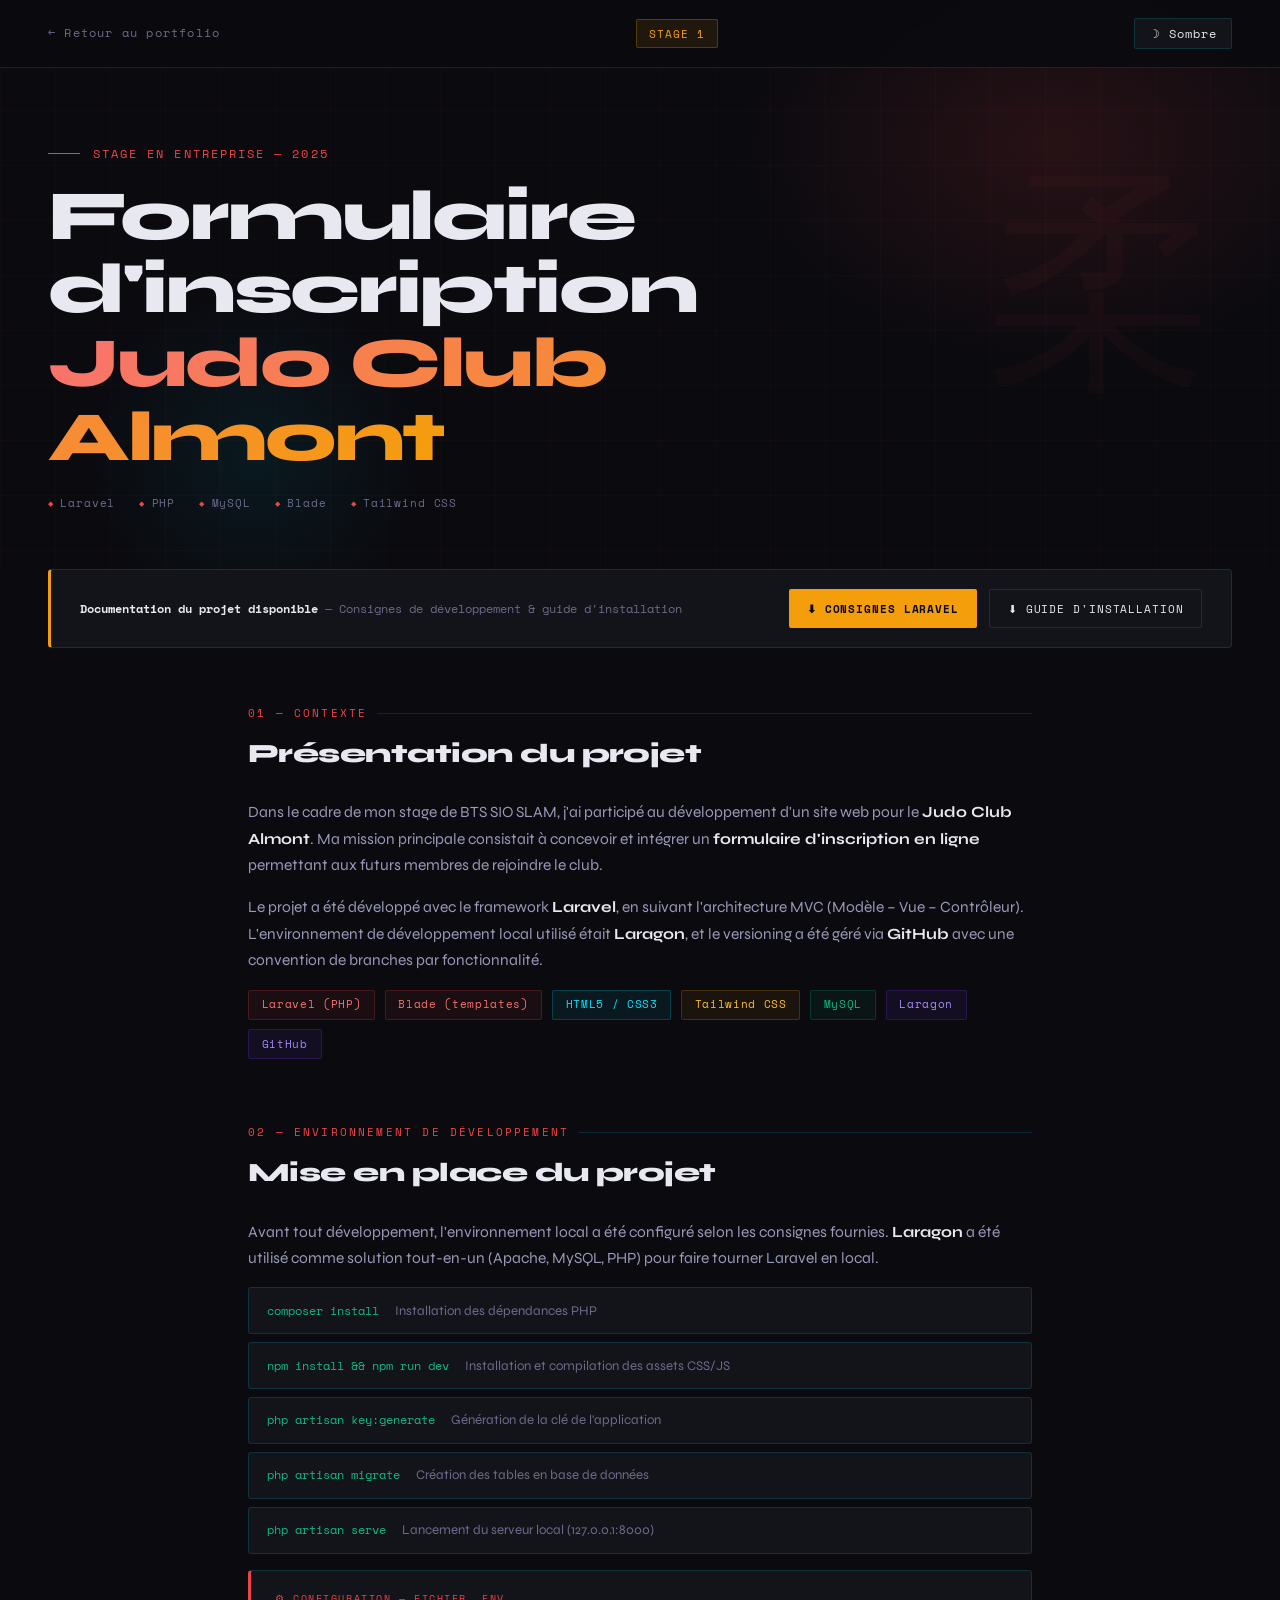
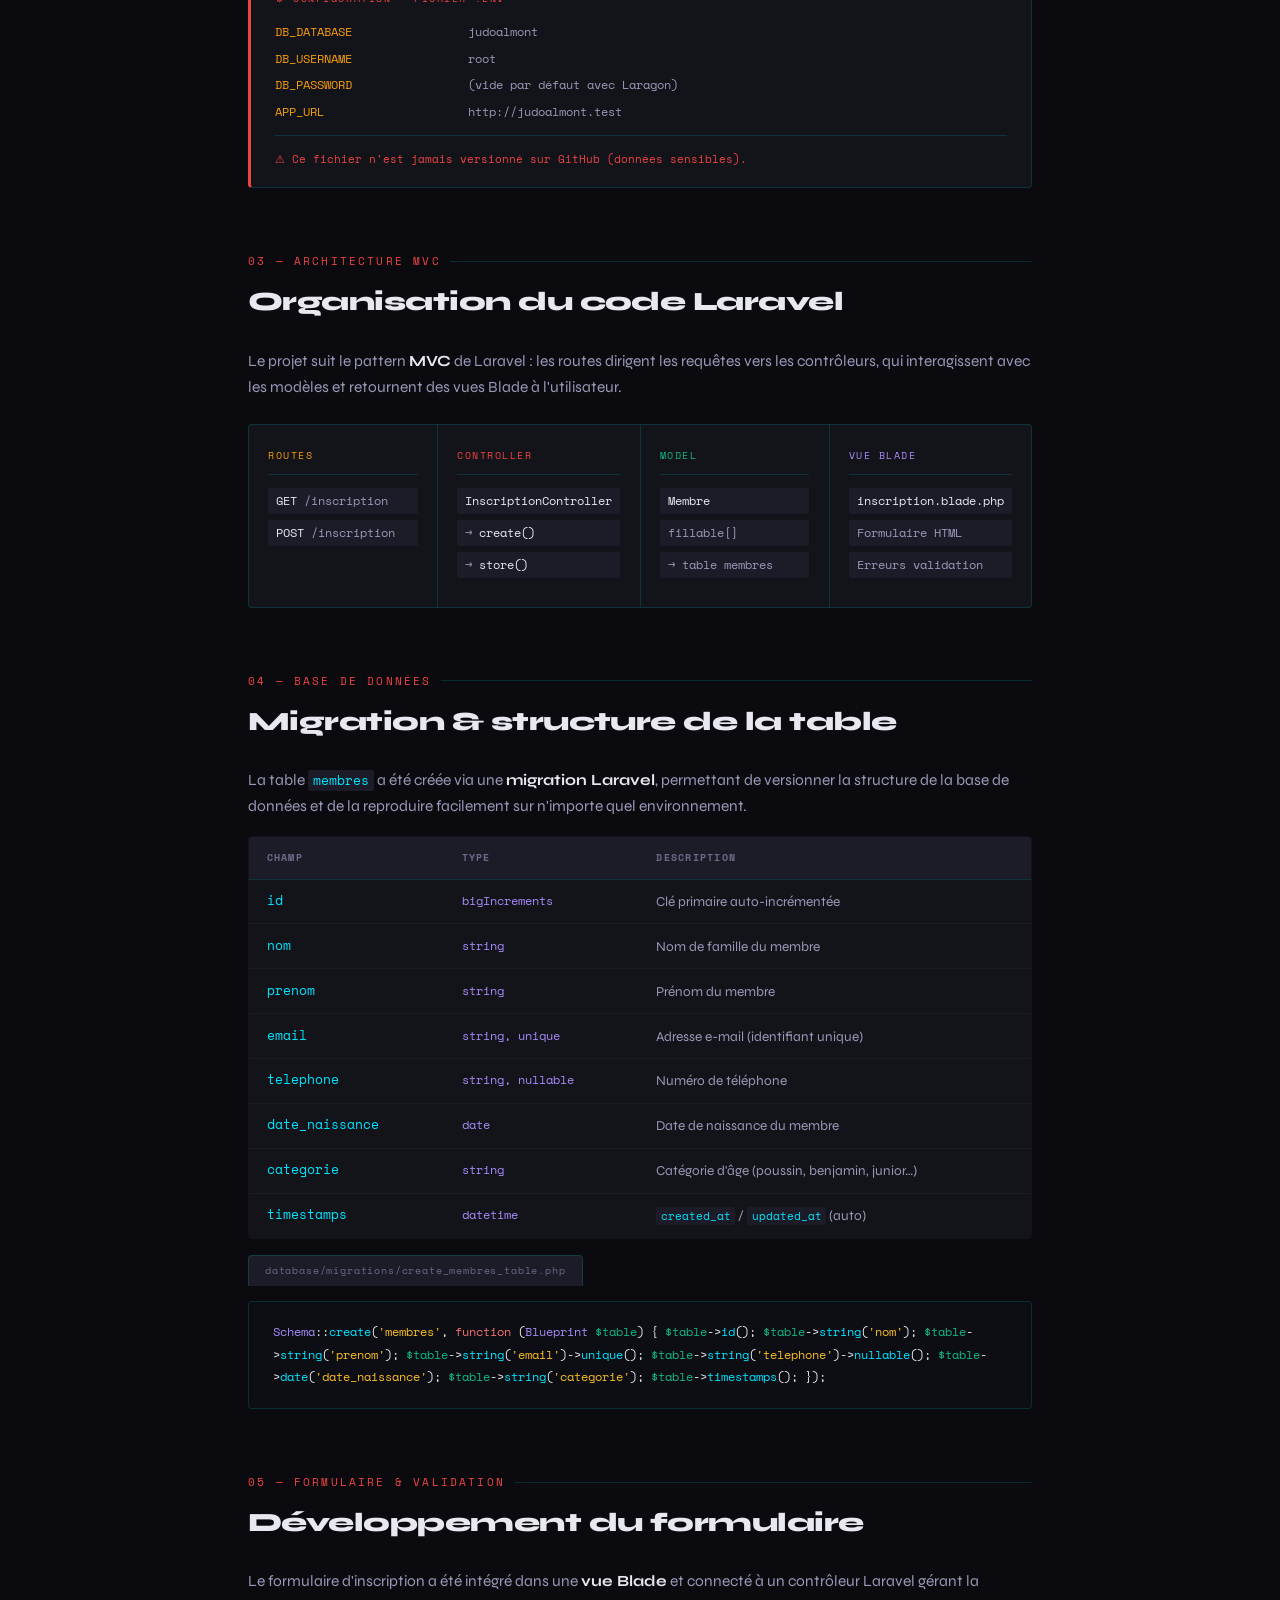
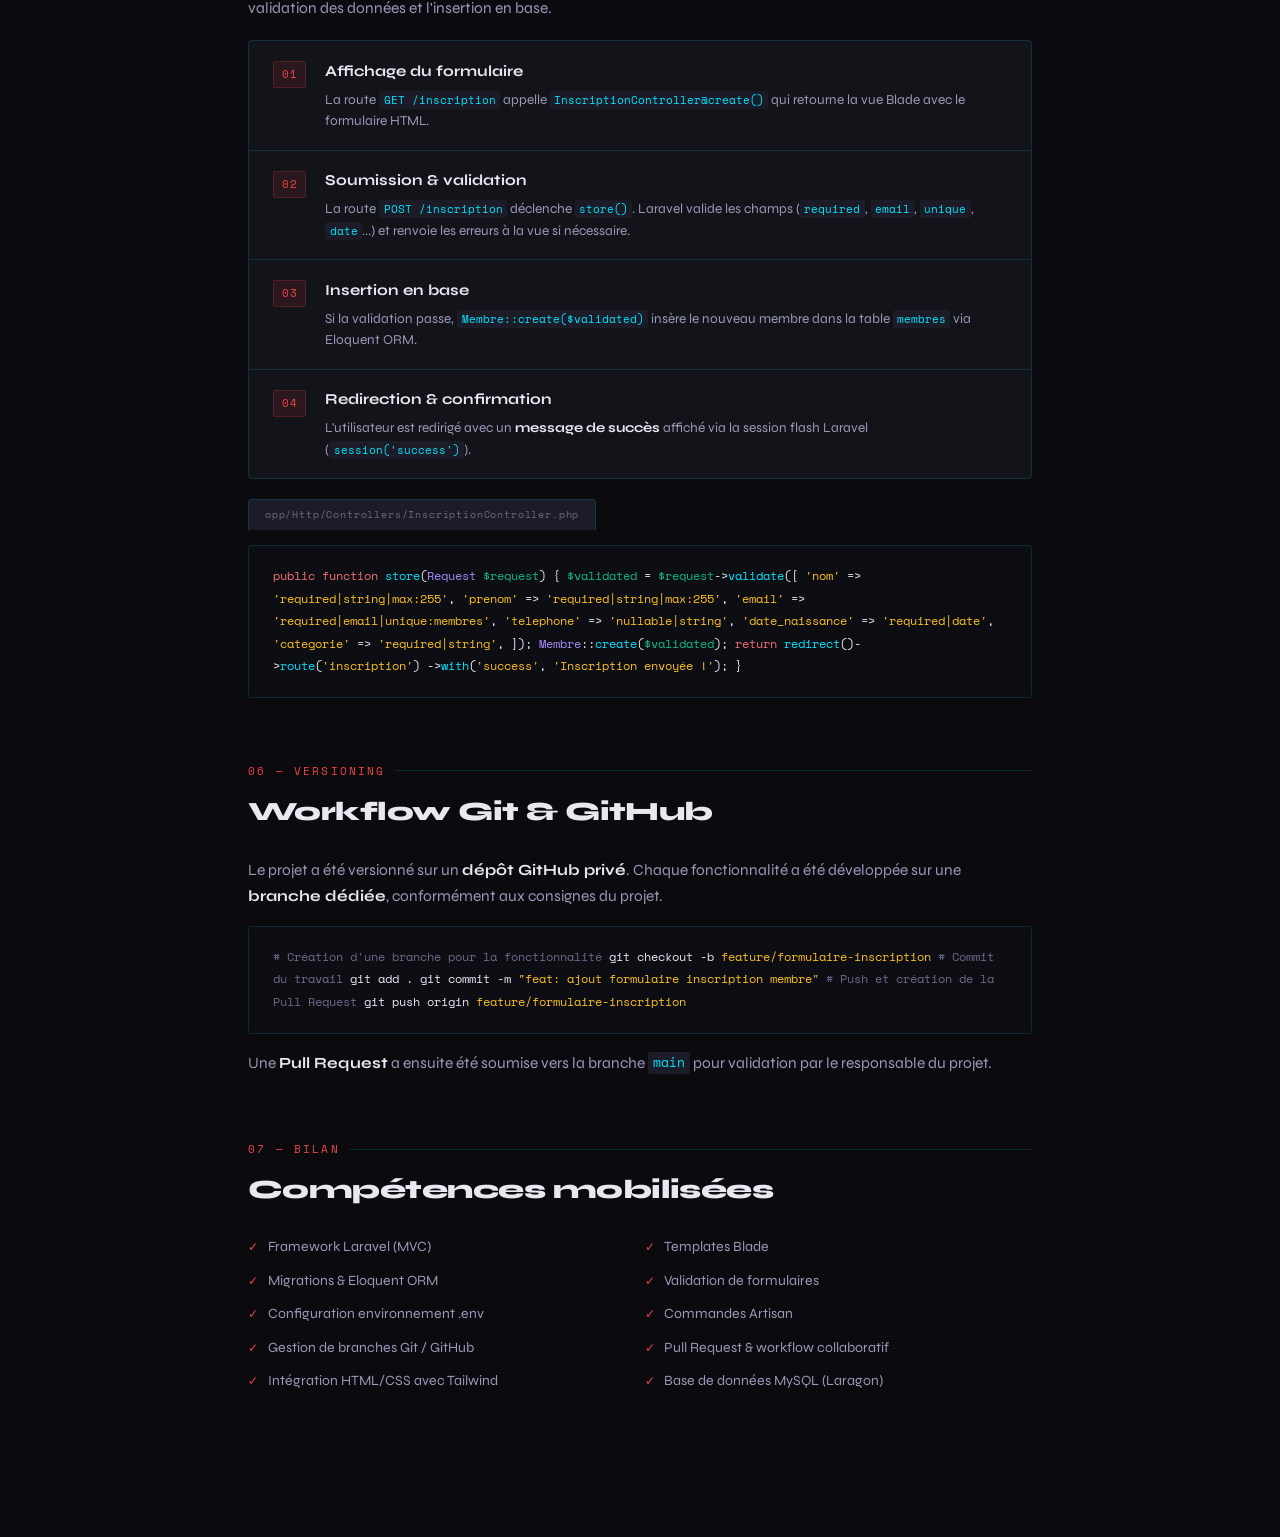
==== stage1-judo-almont.html @ b90bce37 "first commit" ====
<!DOCTYPE html>
<html lang="fr">
<head>
  <meta charset="UTF-8"/>
  <meta name="viewport" content="width=device-width, initial-scale=1.0"/>
  <title>Stage 1 – Formulaire d'inscription Judo Club Almont</title>
  <link href="https://fonts.googleapis.com/css2?family=Space+Mono:wght@400;700&family=Syne:wght@400;600;800&display=swap" rel="stylesheet"/>
  <link rel="stylesheet" href="style-stage1.css"/>
  <!-- Favicon dynamique selon theme -->
  <link id="favicon" rel="icon" type="image/svg+xml" href="favicon-dark.svg"/>
</head>
<body>

<nav>
  <a href="index.html" class="nav-back">← Retour au portfolio</a>
  <span class="nav-tag">STAGE 1</span>
  <button id="theme-toggle" aria-label="Changer de thème">
    <span class="icon-dark">&#9789; Sombre</span>
    <span class="icon-light">&#9728; Clair</span>
  </button>
</nav>

<!-- HERO -->
<div class="hero">
  <div class="hero-glow"></div>
  <div class="hero-glow2"></div>
  <div class="hero-kanji">柔</div>
  <div class="hero-content">
    <div class="hero-eyebrow">Stage en entreprise — 2025</div>
    <h1>Formulaire d'inscription<br/><span>Judo Club Almont</span></h1>
    <div class="hero-meta">
      <span class="meta-pill">Laravel</span>
      <span class="meta-pill">PHP</span>
      <span class="meta-pill">MySQL</span>
      <span class="meta-pill">Blade</span>
      <span class="meta-pill">Tailwind CSS</span>
    </div>
  </div>
</div>

<!-- DOWNLOAD BANNER -->
<div class="download-banner">
  <div class="download-banner-text">
    <strong>Documentation du projet disponible</strong> — Consignes de développement & guide d'installation
  </div>
  <div class="download-links">
    <a href="ProjetJudoClubAlmont.pdf" download class="dl-btn dl-btn-primary">⬇ Consignes Laravel</a>
    <a href="TutoJudoAlmont.txt" download class="dl-btn dl-btn-outline">⬇ Guide d'installation</a>
  </div>
</div>

<div class="content">

  <!-- CONTEXTE -->
  <div class="section fade-in">
    <div class="section-label">01 — Contexte</div>
    <h2>Présentation du projet</h2>
    <p>
      Dans le cadre de mon stage de BTS SIO SLAM, j'ai participé au développement
      d'un site web pour le <strong>Judo Club Almont</strong>. Ma mission principale
      consistait à concevoir et intégrer un <strong>formulaire d'inscription en ligne</strong>
      permettant aux futurs membres de rejoindre le club.
    </p>
    <p>
      Le projet a été développé avec le framework <strong>Laravel</strong>, en suivant
      l'architecture MVC (Modèle – Vue – Contrôleur). L'environnement de développement
      local utilisé était <strong>Laragon</strong>, et le versioning a été géré via
      <strong>GitHub</strong> avec une convention de branches par fonctionnalité.
    </p>
    <div class="tech-grid">
      <span class="tech-tag red">Laravel (PHP)</span>
      <span class="tech-tag red">Blade (templates)</span>
      <span class="tech-tag cyan">HTML5 / CSS3</span>
      <span class="tech-tag amber">Tailwind CSS</span>
      <span class="tech-tag green">MySQL</span>
      <span class="tech-tag purple">Laragon</span>
      <span class="tech-tag purple">GitHub</span>
    </div>
  </div>

  <!-- ENVIRONNEMENT -->
  <div class="section fade-in">
    <div class="section-label">02 — Environnement de développement</div>
    <h2>Mise en place du projet</h2>
    <p>
      Avant tout développement, l'environnement local a été configuré selon les
      consignes fournies. <strong>Laragon</strong> a été utilisé comme solution
      tout-en-un (Apache, MySQL, PHP) pour faire tourner Laravel en local.
    </p>

    <div class="cmd-list">
      <div class="cmd-row">
        <span class="cmd-code">composer install</span>
        <span class="cmd-desc">Installation des dépendances PHP</span>
      </div>
      <div class="cmd-row">
        <span class="cmd-code">npm install && npm run dev</span>
        <span class="cmd-desc">Installation et compilation des assets CSS/JS</span>
      </div>
      <div class="cmd-row">
        <span class="cmd-code">php artisan key:generate</span>
        <span class="cmd-desc">Génération de la clé de l'application</span>
      </div>
      <div class="cmd-row">
        <span class="cmd-code">php artisan migrate</span>
        <span class="cmd-desc">Création des tables en base de données</span>
      </div>
      <div class="cmd-row">
        <span class="cmd-code">php artisan serve</span>
        <span class="cmd-desc">Lancement du serveur local (127.0.0.1:8000)</span>
      </div>
    </div>

    <div class="env-box">
      <div class="env-label">⚙ Configuration — fichier .env</div>
      <div class="env-row">
        <span class="env-key">DB_DATABASE</span>
        <span class="env-val">judoalmont</span>
      </div>
      <div class="env-row">
        <span class="env-key">DB_USERNAME</span>
        <span class="env-val">root</span>
      </div>
      <div class="env-row">
        <span class="env-key">DB_PASSWORD</span>
        <span class="env-val">(vide par défaut avec Laragon)</span>
      </div>
      <div class="env-row">
        <span class="env-key">APP_URL</span>
        <span class="env-val">http://judoalmont.test</span>
      </div>
      <div class="env-warn">⚠ Ce fichier n'est jamais versionné sur GitHub (données sensibles).</div>
    </div>
  </div>

  <!-- ARCHITECTURE MVC -->
  <div class="section fade-in">
    <div class="section-label">03 — Architecture MVC</div>
    <h2>Organisation du code Laravel</h2>
    <p>
      Le projet suit le pattern <strong>MVC</strong> de Laravel : les routes dirigent
      les requêtes vers les contrôleurs, qui interagissent avec les modèles
      et retournent des vues Blade à l'utilisateur.
    </p>

    <div class="mvc-diagram">
      <div class="mvc-col">
        <div class="mvc-col-label route">Routes</div>
        <div class="mvc-item"><span>GET</span> /inscription</div>
        <div class="mvc-item"><span>POST</span> /inscription</div>
      </div>
      <div class="mvc-col">
        <div class="mvc-col-label ctrl">Controller</div>
        <div class="mvc-item"><span>InscriptionController</span></div>
        <div class="mvc-item">→ <span>create()</span></div>
        <div class="mvc-item">→ <span>store()</span></div>
      </div>
      <div class="mvc-col">
        <div class="mvc-col-label model">Model</div>
        <div class="mvc-item"><span>Membre</span></div>
        <div class="mvc-item">fillable[]</div>
        <div class="mvc-item">→ table membres</div>
      </div>
      <div class="mvc-col">
        <div class="mvc-col-label view">Vue Blade</div>
        <div class="mvc-item"><span>inscription.blade.php</span></div>
        <div class="mvc-item">Formulaire HTML</div>
        <div class="mvc-item">Erreurs validation</div>
      </div>
    </div>
  </div>

  <!-- BASE DE DONNÉES -->
  <div class="section fade-in">
    <div class="section-label">04 — Base de données</div>
    <h2>Migration & structure de la table</h2>
    <p>
      La table <code>membres</code> a été créée via une <strong>migration Laravel</strong>,
      permettant de versionner la structure de la base de données et de la
      reproduire facilement sur n'importe quel environnement.
    </p>

    <table class="migration-table">
      <thead>
        <tr>
          <th>Champ</th>
          <th>Type</th>
          <th>Description</th>
        </tr>
      </thead>
      <tbody>
        <tr>
          <td>id</td>
          <td>bigIncrements</td>
          <td>Clé primaire auto-incrémentée</td>
        </tr>
        <tr>
          <td>nom</td>
          <td>string</td>
          <td>Nom de famille du membre</td>
        </tr>
        <tr>
          <td>prenom</td>
          <td>string</td>
          <td>Prénom du membre</td>
        </tr>
        <tr>
          <td>email</td>
          <td>string, unique</td>
          <td>Adresse e-mail (identifiant unique)</td>
        </tr>
        <tr>
          <td>telephone</td>
          <td>string, nullable</td>
          <td>Numéro de téléphone</td>
        </tr>
        <tr>
          <td>date_naissance</td>
          <td>date</td>
          <td>Date de naissance du membre</td>
        </tr>
        <tr>
          <td>categorie</td>
          <td>string</td>
          <td>Catégorie d'âge (poussin, benjamin, junior…)</td>
        </tr>
        <tr>
          <td>timestamps</td>
          <td>datetime</td>
          <td><code>created_at</code> / <code>updated_at</code> (auto)</td>
        </tr>
      </tbody>
    </table>

    <div class="code-filename">database/migrations/create_membres_table.php</div>
    <div class="code-block"><span class="cls">Schema</span>::<span class="fn">create</span>(<span class="str">'membres'</span>, <span class="kw">function</span> (<span class="cls">Blueprint</span> <span class="var">$table</span>) {
    <span class="var">$table</span>-><span class="fn">id</span>();
    <span class="var">$table</span>-><span class="fn">string</span>(<span class="str">'nom'</span>);
    <span class="var">$table</span>-><span class="fn">string</span>(<span class="str">'prenom'</span>);
    <span class="var">$table</span>-><span class="fn">string</span>(<span class="str">'email'</span>)-><span class="fn">unique</span>();
    <span class="var">$table</span>-><span class="fn">string</span>(<span class="str">'telephone'</span>)-><span class="fn">nullable</span>();
    <span class="var">$table</span>-><span class="fn">date</span>(<span class="str">'date_naissance'</span>);
    <span class="var">$table</span>-><span class="fn">string</span>(<span class="str">'categorie'</span>);
    <span class="var">$table</span>-><span class="fn">timestamps</span>();
});</div>
  </div>

  <!-- FORMULAIRE -->
  <div class="section fade-in">
    <div class="section-label">05 — Formulaire & validation</div>
    <h2>Développement du formulaire</h2>

    <p>
      Le formulaire d'inscription a été intégré dans une <strong>vue Blade</strong>
      et connecté à un contrôleur Laravel gérant la validation des données
      et l'insertion en base.
    </p>

    <div class="flow">
      <div class="flow-step">
        <div class="flow-num">01</div>
        <div class="flow-content">
          <div class="flow-title">Affichage du formulaire</div>
          <div class="flow-desc">La route <code>GET /inscription</code> appelle <code>InscriptionController@create()</code> qui retourne la vue Blade avec le formulaire HTML.</div>
        </div>
      </div>
      <div class="flow-step">
        <div class="flow-num">02</div>
        <div class="flow-content">
          <div class="flow-title">Soumission & validation</div>
          <div class="flow-desc">La route <code>POST /inscription</code> déclenche <code>store()</code>. Laravel valide les champs (<code>required</code>, <code>email</code>, <code>unique</code>, <code>date</code>...) et renvoie les erreurs à la vue si nécessaire.</div>
        </div>
      </div>
      <div class="flow-step">
        <div class="flow-num">03</div>
        <div class="flow-content">
          <div class="flow-title">Insertion en base</div>
          <div class="flow-desc">Si la validation passe, <code>Membre::create($validated)</code> insère le nouveau membre dans la table <code>membres</code> via Eloquent ORM.</div>
        </div>
      </div>
      <div class="flow-step">
        <div class="flow-num">04</div>
        <div class="flow-content">
          <div class="flow-title">Redirection & confirmation</div>
          <div class="flow-desc">L'utilisateur est redirigé avec un <strong>message de succès</strong> affiché via la session flash Laravel (<code>session('success')</code>).</div>
        </div>
      </div>
    </div>

    <div class="code-filename">app/Http/Controllers/InscriptionController.php</div>
    <div class="code-block"><span class="kw">public function</span> <span class="fn">store</span>(<span class="cls">Request</span> <span class="var">$request</span>)
{
    <span class="var">$validated</span> = <span class="var">$request</span>-><span class="fn">validate</span>([
        <span class="str">'nom'</span>           => <span class="str">'required|string|max:255'</span>,
        <span class="str">'prenom'</span>        => <span class="str">'required|string|max:255'</span>,
        <span class="str">'email'</span>         => <span class="str">'required|email|unique:membres'</span>,
        <span class="str">'telephone'</span>     => <span class="str">'nullable|string'</span>,
        <span class="str">'date_naissance'</span> => <span class="str">'required|date'</span>,
        <span class="str">'categorie'</span>     => <span class="str">'required|string'</span>,
    ]);

    <span class="cls">Membre</span>::<span class="fn">create</span>(<span class="var">$validated</span>);

    <span class="kw">return</span> <span class="fn">redirect</span>()-><span class="fn">route</span>(<span class="str">'inscription'</span>)
        -><span class="fn">with</span>(<span class="str">'success'</span>, <span class="str">'Inscription envoyée !'</span>);
}</div>
  </div>

  <!-- VERSIONING -->
  <div class="section fade-in">
    <div class="section-label">06 — Versioning</div>
    <h2>Workflow Git & GitHub</h2>
    <p>
      Le projet a été versionné sur un <strong>dépôt GitHub privé</strong>.
      Chaque fonctionnalité a été développée sur une <strong>branche dédiée</strong>,
      conformément aux consignes du projet.
    </p>
    <div class="code-block"><span class="cm"># Création d'une branche pour la fonctionnalité</span>
git checkout -b <span class="str">feature/formulaire-inscription</span>

<span class="cm"># Commit du travail</span>
git add .
git commit -m <span class="str">"feat: ajout formulaire inscription membre"</span>

<span class="cm"># Push et création de la Pull Request</span>
git push origin <span class="str">feature/formulaire-inscription</span></div>
    <p>Une <strong>Pull Request</strong> a ensuite été soumise vers la branche <code>main</code> pour validation par le responsable du projet.</p>
  </div>

  <!-- BILAN -->
  <div class="section fade-in">
    <div class="section-label">07 — Bilan</div>
    <h2>Compétences mobilisées</h2>
    <div class="skills-list">
      <div class="skill-item-row">Framework Laravel (MVC)</div>
      <div class="skill-item-row">Templates Blade</div>
      <div class="skill-item-row">Migrations & Eloquent ORM</div>
      <div class="skill-item-row">Validation de formulaires</div>
      <div class="skill-item-row">Configuration environnement .env</div>
      <div class="skill-item-row">Commandes Artisan</div>
      <div class="skill-item-row">Gestion de branches Git / GitHub</div>
      <div class="skill-item-row">Pull Request & workflow collaboratif</div>
      <div class="skill-item-row">Intégration HTML/CSS avec Tailwind</div>
      <div class="skill-item-row">Base de données MySQL (Laragon)</div>
    </div>
  </div>

</div>

<script>
  const obs = new IntersectionObserver(entries => {
    entries.forEach(e => { if (e.isIntersecting) e.target.classList.add('visible'); });
  }, { threshold: 0.1 });
  document.querySelectorAll('.fade-in').forEach(el => obs.observe(el));

  /* Theme toggle */
  (function() {
    var btn = document.getElementById('theme-toggle');
    if (!btn) return;
    var head = document.head;
    var link = document.createElement('link');
    link.rel = 'stylesheet';
    link.id  = 'theme-css-sub';
    var saved = localStorage.getItem('portfolio-theme') || 'dark';
    link.href = saved === 'dark' ? 'style-dark.css' : 'style-light.css';
    head.appendChild(link);
    btn.addEventListener('click', function() {
      var cur = localStorage.getItem('portfolio-theme') || 'dark';
      var next = cur === 'dark' ? 'light' : 'dark';
      link.href = next === 'dark' ? 'style-dark.css' : 'style-light.css';
      localStorage.setItem('portfolio-theme', next);
      var fav = document.getElementById('favicon');
      if (fav) fav.href = next === 'dark' ? 'favicon-dark.svg' : 'favicon-light.svg';
    });
  })();
</script>
</body>
</html>
---- style-stage1.css ----
/* ================================================
   style-stage1.css
   Styles specifiques - Portfolio BTS SIO SLAM
   ================================================ */

:root {
      --bg: #0a0a0f;
      --surface: #13131a;
      --surface2: #1c1c28;
      --accent: #00e5ff;
      --accent2: #7c3aed;
      --accent3: #f59e0b;
      --red: #ef4444;
      --green: #10b981;
      --text: #e8e8f0;
      --muted: #6b6b8a;
      --border: rgba(0,229,255,0.13);
      --mono: 'Space Mono', monospace;
      --sans: 'Syne', sans-serif;
    }
    *, *::before, *::after { box-sizing: border-box; margin: 0; padding: 0; }
    html { scroll-behavior: smooth; }
    body { background: var(--bg); color: var(--text); font-family: var(--sans); overflow-x: hidden; line-height: 1.7; }
    ::-webkit-scrollbar { width: 4px; }
    ::-webkit-scrollbar-track { background: var(--bg); }
    ::-webkit-scrollbar-thumb { background: var(--accent2); border-radius: 2px; }

    /* ── NAV ── */
    nav {
      position: fixed; top: 0; left: 0; right: 0; z-index: 100;
      display: flex; justify-content: space-between; align-items: center;
      padding: 1.1rem 3rem;
      background: rgba(10,10,15,0.9); backdrop-filter: blur(14px);
      border-bottom: 1px solid var(--border);
    }
    .nav-back {
      font-family: var(--mono); font-size: 0.75rem; color: var(--muted);
      text-decoration: none; letter-spacing: 0.1em;
      display: flex; align-items: center; gap: 0.5rem; transition: color 0.2s;
    }
    .nav-back:hover { color: var(--accent); }
    .nav-tag {
      font-family: var(--mono); font-size: 0.7rem;
      color: var(--accent3); background: rgba(245,158,11,0.1);
      border: 1px solid rgba(245,158,11,0.25);
      padding: 0.25rem 0.75rem; border-radius: 2px; letter-spacing: 0.1em;
    }

    /* ── HERO ── */
    .hero {
      min-height: 54vh; display: flex; align-items: flex-end;
      padding: 9rem 3rem 3.5rem; position: relative; overflow: hidden;
    }
    .hero::before {
      content: ''; position: absolute; inset: 0;
      background-image:
        linear-gradient(rgba(239,68,68,0.03) 1px, transparent 1px),
        linear-gradient(90deg, rgba(239,68,68,0.03) 1px, transparent 1px);
      background-size: 55px 55px;
    }
    .hero-glow {
      position: absolute; width: 650px; height: 450px; border-radius: 50%;
      background: radial-gradient(ellipse, rgba(239,68,68,0.13) 0%, transparent 70%);
      top: -80px; right: -100px; pointer-events: none;
    }
    .hero-glow2 {
      position: absolute; width: 350px; height: 350px; border-radius: 50%;
      background: radial-gradient(ellipse, rgba(0,229,255,0.07) 0%, transparent 70%);
      bottom: -60px; left: 80px; pointer-events: none;
    }
    /* Kanji décoratif en fond */
    .hero-kanji {
      position: absolute; right: 5%; top: 50%; transform: translateY(-50%);
      font-size: clamp(8rem, 18vw, 18rem); color: rgba(239,68,68,0.04);
      pointer-events: none; user-select: none; line-height: 1;
      font-family: serif;
    }
    .hero-content { position: relative; max-width: 900px; }
    .hero-eyebrow {
      font-family: var(--mono); font-size: 0.72rem; color: var(--red);
      letter-spacing: 0.18em; text-transform: uppercase; margin-bottom: 1rem;
      display: flex; align-items: center; gap: 0.8rem;
      animation: fadeUp 0.5s ease both;
    }
    .hero-eyebrow::before { content: ''; width: 32px; height: 1px; background: var(--red); }
    h1 {
      font-size: clamp(2.2rem, 5.5vw, 4.4rem); font-weight: 800;
      letter-spacing: -0.03em; line-height: 1.05; margin-bottom: 1.2rem;
      animation: fadeUp 0.5s 0.1s ease both;
    }
    h1 span {
      background: linear-gradient(135deg, #f87171 0%, var(--accent3) 100%);
      -webkit-background-clip: text; -webkit-text-fill-color: transparent; background-clip: text;
    }
    .hero-meta {
      display: flex; gap: 1.5rem; flex-wrap: wrap;
      animation: fadeUp 0.5s 0.2s ease both;
    }
    .meta-pill {
      font-family: var(--mono); font-size: 0.68rem; color: var(--muted);
      letter-spacing: 0.08em; display: flex; align-items: center; gap: 0.4rem;
    }
    .meta-pill::before { content: '◆'; font-size: 0.45rem; color: var(--red); }

    /* ── DOWNLOAD BANNER ── */
    .download-banner {
      background: var(--surface); border: 1px solid var(--border);
      border-left: 3px solid var(--accent3);
      margin: 0 3rem; border-radius: 4px;
      padding: 1.2rem 1.8rem;
      display: flex; align-items: center; justify-content: space-between;
      gap: 1rem; flex-wrap: wrap;
      animation: fadeUp 0.5s 0.3s ease both;
    }
    .download-banner-text { font-family: var(--mono); font-size: 0.78rem; color: var(--muted); }
    .download-banner-text strong { color: var(--text); }
    .download-links { display: flex; gap: 0.8rem; flex-wrap: wrap; }
    .dl-btn {
      font-family: var(--mono); font-size: 0.7rem; letter-spacing: 0.08em;
      text-transform: uppercase; padding: 0.55rem 1.1rem; border-radius: 2px;
      text-decoration: none; transition: all 0.2s;
      display: flex; align-items: center; gap: 0.4rem;
    }
    .dl-btn-primary { background: var(--accent3); color: #0a0a0f; font-weight: 700; }
    .dl-btn-primary:hover { background: #fbbf24; transform: translateY(-1px); box-shadow: 0 6px 18px rgba(245,158,11,0.35); }
    .dl-btn-outline { background: transparent; color: var(--text); border: 1px solid var(--border); }
    .dl-btn-outline:hover { border-color: var(--accent3); color: var(--accent3); transform: translateY(-1px); }

    /* ── CONTENT ── */
    .content { max-width: 880px; margin: 0 auto; padding: 3.5rem 3rem 5rem; }
    .section { margin-bottom: 4rem; }
    .section-label {
      font-family: var(--mono); font-size: 0.68rem; color: var(--red);
      letter-spacing: 0.2em; text-transform: uppercase;
      margin-bottom: 0.6rem;
      display: flex; align-items: center; gap: 0.6rem;
    }
    .section-label::after { content: ''; flex: 1; height: 1px; background: var(--border); }
    h2 { font-size: 1.65rem; font-weight: 800; letter-spacing: -0.02em; margin-bottom: 1.4rem; }
    h3 {
      font-size: 0.95rem; font-weight: 700; color: var(--accent);
      margin: 1.8rem 0 0.7rem; font-family: var(--mono); letter-spacing: 0.06em;
    }
    p { color: #9999b8; font-size: 0.97rem; margin-bottom: 1rem; }
    p strong { color: var(--text); }
    code {
      font-family: var(--mono); font-size: 0.82em;
      background: var(--surface2); color: var(--accent);
      padding: 0.1em 0.4em; border-radius: 2px;
    }

    /* ── TECH GRID ── */
    .tech-grid { display: flex; flex-wrap: wrap; gap: 0.6rem; margin-top: 0.8rem; }
    .tech-tag {
      font-family: var(--mono); font-size: 0.68rem;
      padding: 0.3rem 0.8rem; border-radius: 2px; letter-spacing: 0.06em; border: 1px solid;
    }
    .tech-tag.cyan  { background: rgba(0,229,255,0.07);    color: var(--accent);  border-color: rgba(0,229,255,0.2);    }
    .tech-tag.red   { background: rgba(239,68,68,0.07);    color: #f87171;        border-color: rgba(239,68,68,0.22);   }
    .tech-tag.amber { background: rgba(245,158,11,0.07);   color: #fbbf24;        border-color: rgba(245,158,11,0.2);   }
    .tech-tag.green { background: rgba(16,185,129,0.07);   color: var(--green);   border-color: rgba(16,185,129,0.2);   }
    .tech-tag.purple{ background: rgba(124,58,237,0.09);   color: #a78bfa;        border-color: rgba(124,58,237,0.22);  }

    /* ── MVC DIAGRAM ── */
    .mvc-diagram {
      display: grid; grid-template-columns: repeat(4, 1fr);
      gap: 0; margin: 1.5rem 0;
      background: var(--surface); border: 1px solid var(--border); border-radius: 4px;
      overflow: hidden;
    }
    .mvc-col { padding: 1.4rem 1.2rem; border-right: 1px solid var(--border); }
    .mvc-col:last-child { border-right: none; }
    .mvc-col-label {
      font-family: var(--mono); font-size: 0.62rem; letter-spacing: 0.15em;
      text-transform: uppercase; margin-bottom: 0.8rem; padding-bottom: 0.6rem;
      border-bottom: 1px solid var(--border);
    }
    .mvc-col-label.route  { color: var(--accent3); }
    .mvc-col-label.ctrl   { color: var(--red); }
    .mvc-col-label.model  { color: var(--green); }
    .mvc-col-label.view   { color: #a78bfa; }
    .mvc-item {
      font-family: var(--mono); font-size: 0.72rem; color: #9999b8;
      margin-bottom: 0.4rem; padding: 0.3rem 0.5rem;
      background: var(--surface2); border-radius: 2px;
      line-height: 1.4;
    }
    .mvc-item span { color: var(--text); }

    /* ── FLOW CHART ── */
    .flow {
      display: flex; flex-direction: column; gap: 0;
      background: var(--surface); border: 1px solid var(--border);
      border-radius: 4px; overflow: hidden; margin: 1.2rem 0;
    }
    .flow-step {
      display: flex; align-items: flex-start; gap: 1.2rem;
      padding: 1.1rem 1.5rem; border-bottom: 1px solid var(--border);
      transition: background 0.2s;
    }
    .flow-step:last-child { border-bottom: none; }
    .flow-step:hover { background: var(--surface2); }
    .flow-num {
      font-family: var(--mono); font-size: 0.68rem; color: var(--red);
      background: rgba(239,68,68,0.1); border: 1px solid rgba(239,68,68,0.2);
      border-radius: 2px; padding: 0.2rem 0.5rem;
      flex-shrink: 0; letter-spacing: 0.05em; margin-top: 0.15rem;
    }
    .flow-content {}
    .flow-title { font-size: 0.95rem; font-weight: 700; color: var(--text); margin-bottom: 0.25rem; }
    .flow-desc  { font-size: 0.85rem; color: #9999b8; line-height: 1.6; }
    .flow-desc strong { color: var(--text); }
    .flow-desc code { font-size: 0.78em; }

    /* ── CODE BLOCK ── */
    .code-block {
      background: #0d0d14; border: 1px solid var(--border); border-radius: 4px;
      padding: 1.2rem 1.5rem; margin: 1rem 0; overflow-x: auto;
      font-family: var(--mono); font-size: 0.78rem; line-height: 1.8;
    }
    .code-block .kw  { color: #f87171; }
    .code-block .fn  { color: var(--accent); }
    .code-block .str { color: #fbbf24; }
    .code-block .cm  { color: var(--muted); }
    .code-block .cls { color: #a78bfa; }
    .code-block .var { color: var(--green); }
    .code-filename {
      font-family: var(--mono); font-size: 0.65rem; color: var(--muted);
      background: var(--surface2); padding: 0.4rem 1rem;
      border: 1px solid var(--border); border-bottom: none;
      border-radius: 4px 4px 0 0; display: inline-block;
      margin-bottom: -1px; letter-spacing: 0.08em;
    }

    /* ── MIGRATION TABLE ── */
    .migration-table {
      width: 100%; border-collapse: collapse;
      background: var(--surface); border: 1px solid var(--border);
      border-radius: 4px; overflow: hidden;
      margin: 1rem 0; font-size: 0.85rem;
    }
    .migration-table thead tr { background: var(--surface2); }
    .migration-table th {
      font-family: var(--mono); font-size: 0.65rem; color: var(--muted);
      text-transform: uppercase; letter-spacing: 0.12em;
      padding: 0.75rem 1.1rem; text-align: left;
      border-bottom: 1px solid var(--border);
    }
    .migration-table td {
      padding: 0.65rem 1.1rem; border-bottom: 1px solid rgba(255,255,255,0.04);
      color: #9999b8; vertical-align: top;
    }
    .migration-table tr:last-child td { border-bottom: none; }
    .migration-table td:first-child { font-family: var(--mono); font-size: 0.8rem; color: var(--accent); }
    .migration-table td:nth-child(2) { font-family: var(--mono); font-size: 0.78rem; color: #a78bfa; }
    .col-note { font-size: 0.75rem; color: var(--muted); }

    /* ── ENV BOX ── */
    .env-box {
      background: var(--surface); border: 1px solid var(--border);
      border-left: 3px solid var(--red);
      border-radius: 4px; padding: 1.2rem 1.5rem; margin: 1rem 0;
    }
    .env-label { font-family: var(--mono); font-size: 0.65rem; color: var(--red); letter-spacing: 0.15em; text-transform: uppercase; margin-bottom: 0.8rem; }
    .env-row { display: flex; gap: 0.8rem; margin-bottom: 0.35rem; align-items: baseline; }
    .env-key { font-family: var(--mono); font-size: 0.78rem; color: var(--accent3); flex-shrink: 0; min-width: 180px; }
    .env-val { font-family: var(--mono); font-size: 0.78rem; color: #9999b8; }
    .env-warn {
      font-family: var(--mono); font-size: 0.7rem; color: var(--red);
      margin-top: 0.8rem; padding-top: 0.8rem; border-top: 1px solid var(--border);
    }

    /* ── SKILLS ── */
    .skills-list { display: grid; grid-template-columns: 1fr 1fr; gap: 0.6rem; margin-top: 0.8rem; }
    .skill-item-row { display: flex; align-items: center; gap: 0.6rem; font-size: 0.88rem; color: #9999b8; }
    .skill-item-row::before { content: '✓'; color: var(--red); font-size: 0.75rem; flex-shrink: 0; }

    /* ── ARTISAN COMMANDS ── */
    .cmd-list { display: flex; flex-direction: column; gap: 0.5rem; margin: 1rem 0; }
    .cmd-row {
      display: flex; gap: 1rem; align-items: baseline;
      background: var(--surface); border: 1px solid var(--border);
      border-radius: 3px; padding: 0.7rem 1.1rem;
    }
    .cmd-code { font-family: var(--mono); font-size: 0.78rem; color: var(--green); flex-shrink: 0; }
    .cmd-desc { font-size: 0.83rem; color: var(--muted); }

    /* ── ANIMATIONS ── */
    @keyframes fadeUp { from { opacity: 0; transform: translateY(18px); } to { opacity: 1; transform: translateY(0); } }
    .fade-in { opacity: 0; transform: translateY(20px); transition: opacity 0.55s ease, transform 0.55s ease; }
    .fade-in.visible { opacity: 1; transform: translateY(0); }

    @media (max-width: 768px) {
      nav, .hero, .content { padding-left: 1.5rem; padding-right: 1.5rem; }
      .download-banner { margin: 0 1.5rem; flex-direction: column; align-items: flex-start; }
      .mvc-diagram { grid-template-columns: 1fr 1fr; }
      .skills-list { grid-template-columns: 1fr; }
      .env-key { min-width: 130px; }
    }
  
  /* Toggle thème (injecté) */
  #theme-toggle {
    font-family: 'Space Mono', monospace;
    font-size: 0.72rem;
    letter-spacing: 0.08em;
    padding: 0.4rem 0.9rem;
    border-radius: 2px;
    cursor: pointer;
    display: flex;
    align-items: center;
    gap: 0.4rem;
    transition: all 0.2s;
    flex-shrink: 0;
    background: #13131a;
    border: 1px solid rgba(0,229,255,0.13);
    color: #e8e8f0;
  }
  #theme-toggle:hover { border-color: #00e5ff; color: #00e5ff; transform: translateY(-1px); }
  #theme-toggle .icon-dark  { display: inline; }
  #theme-toggle .icon-light { display: none; }
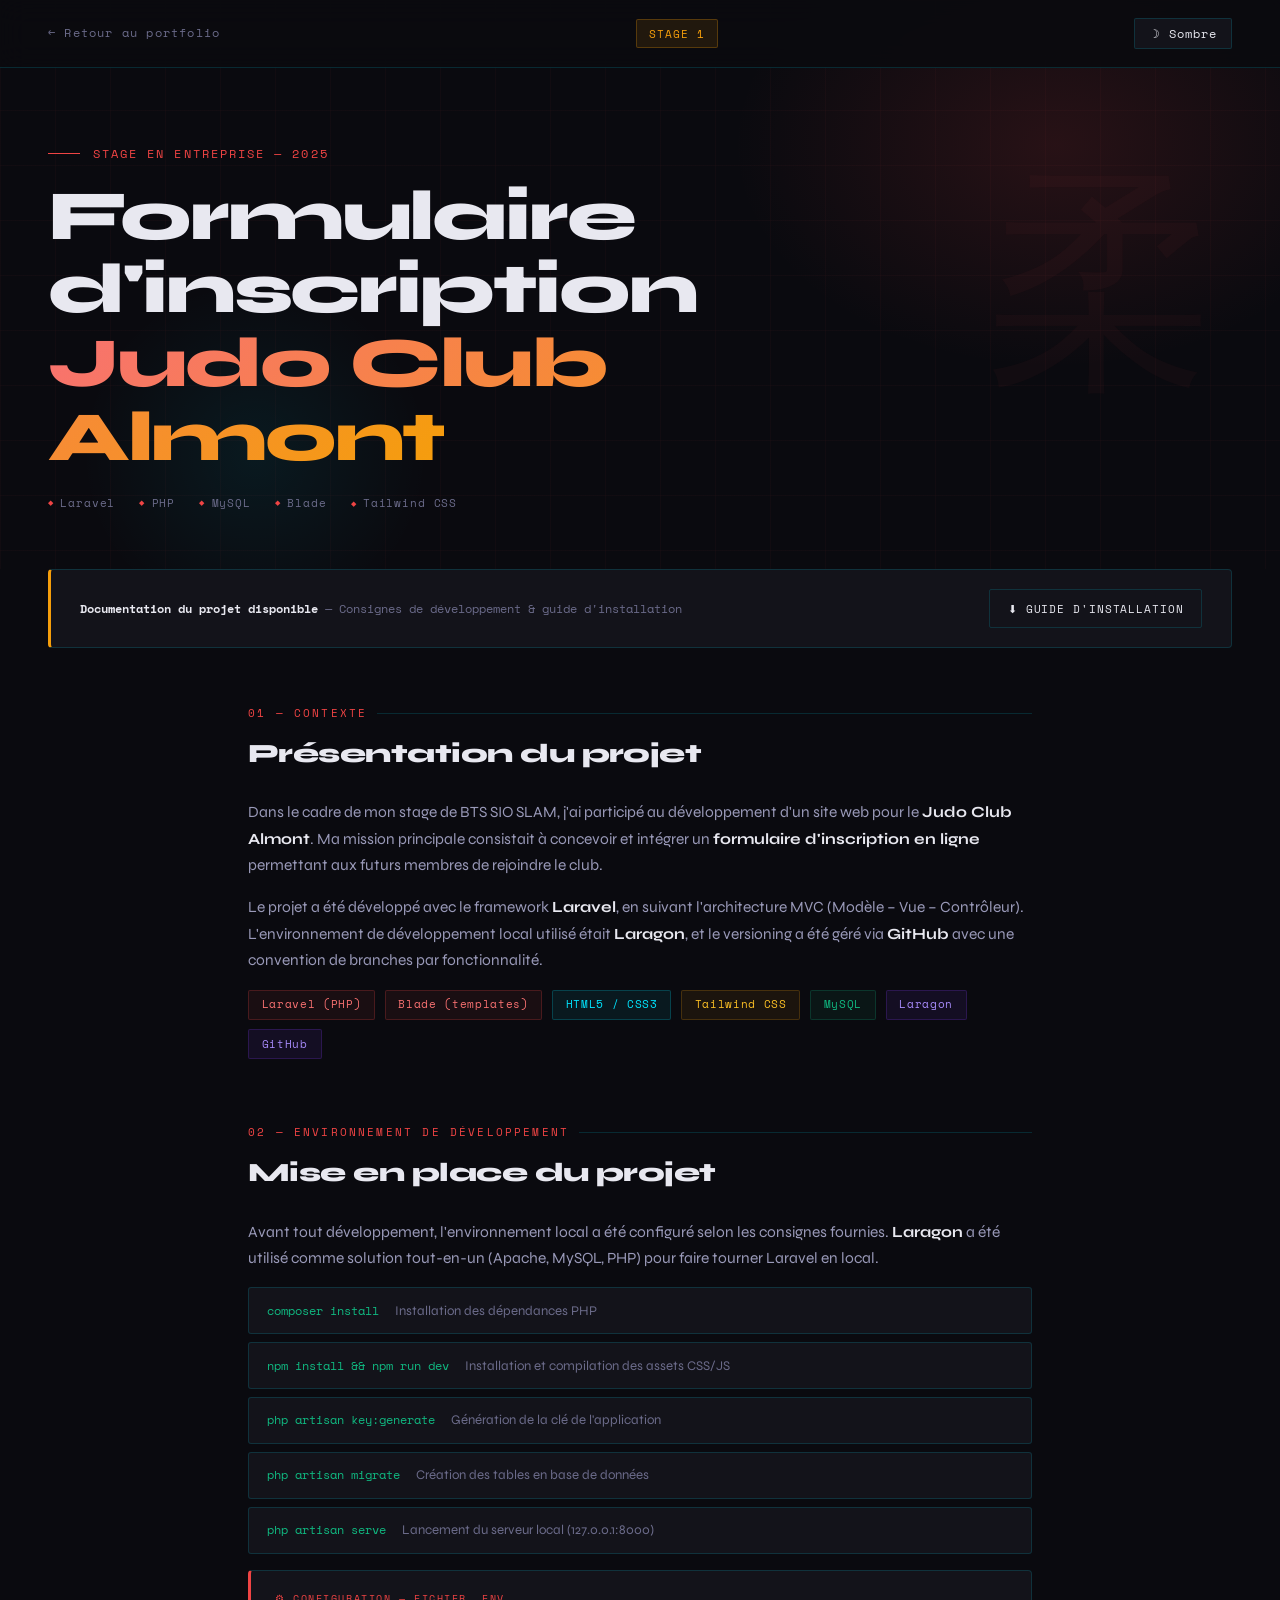
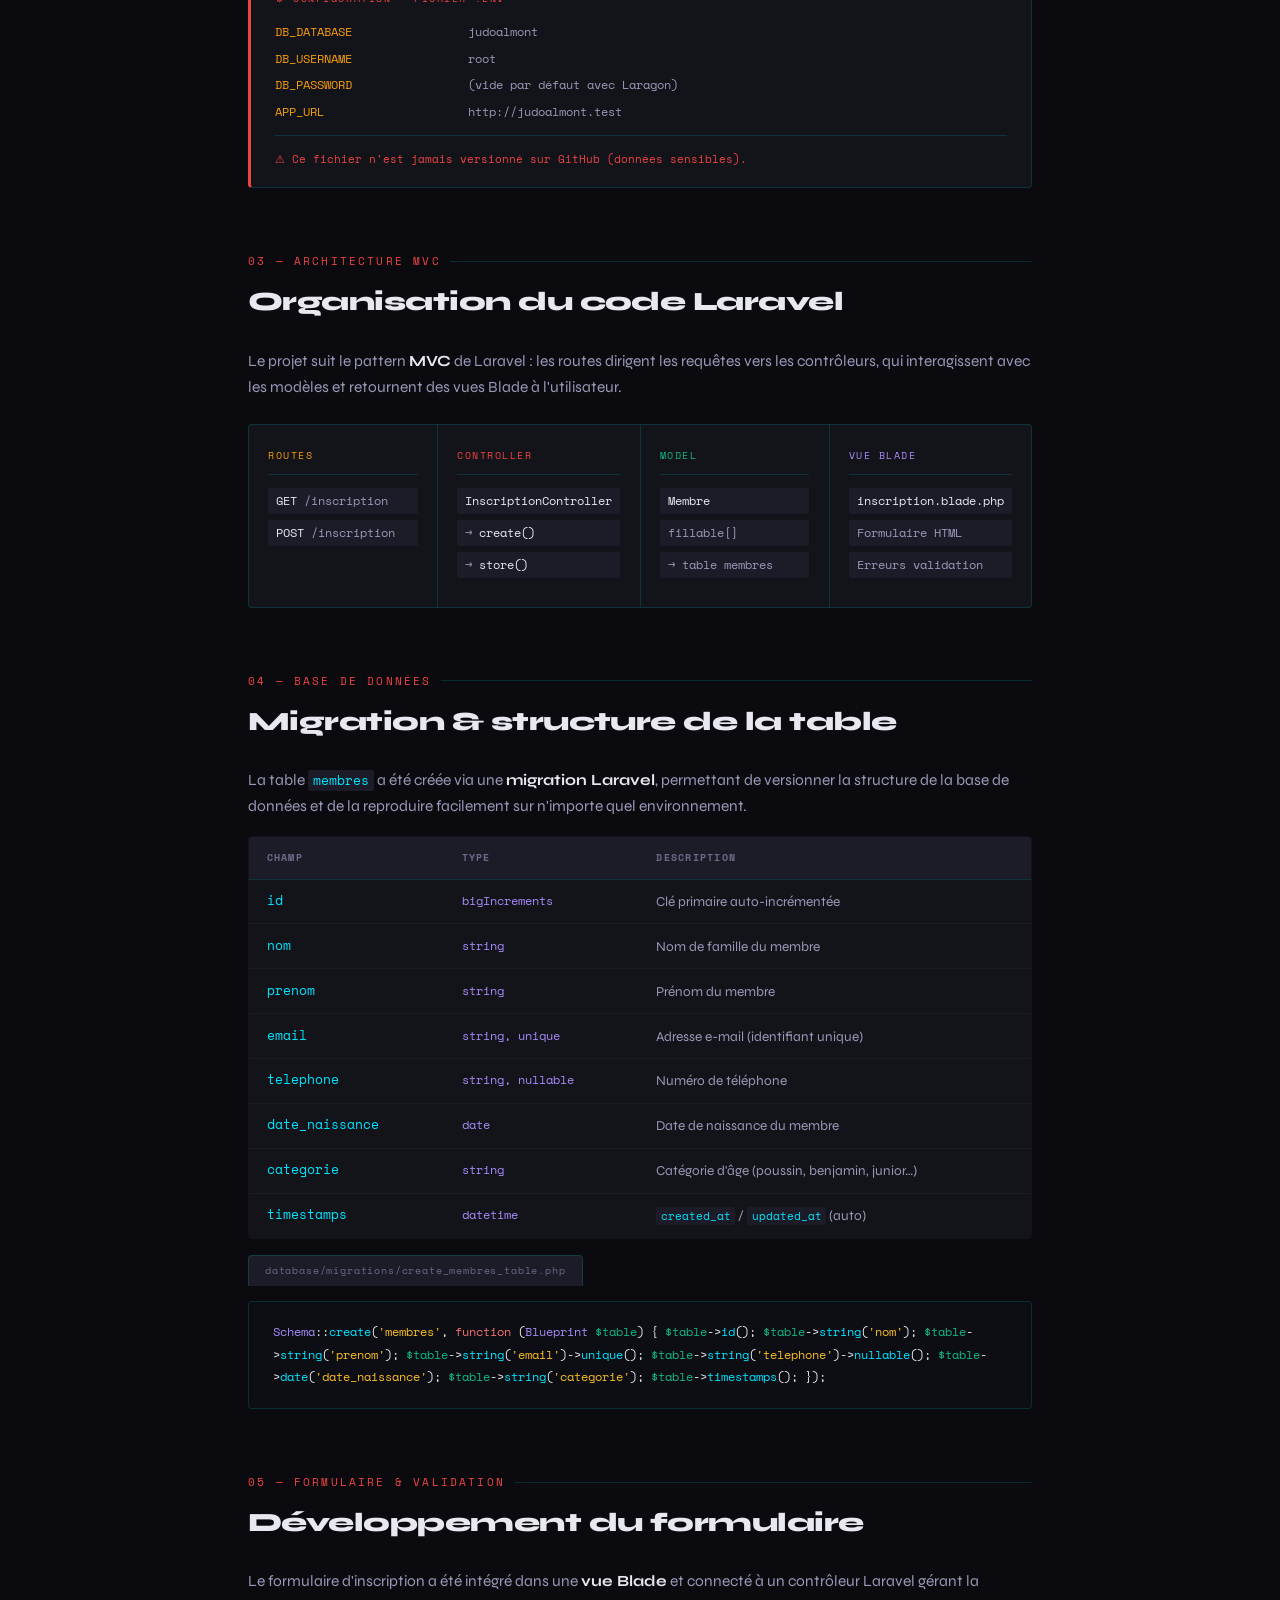
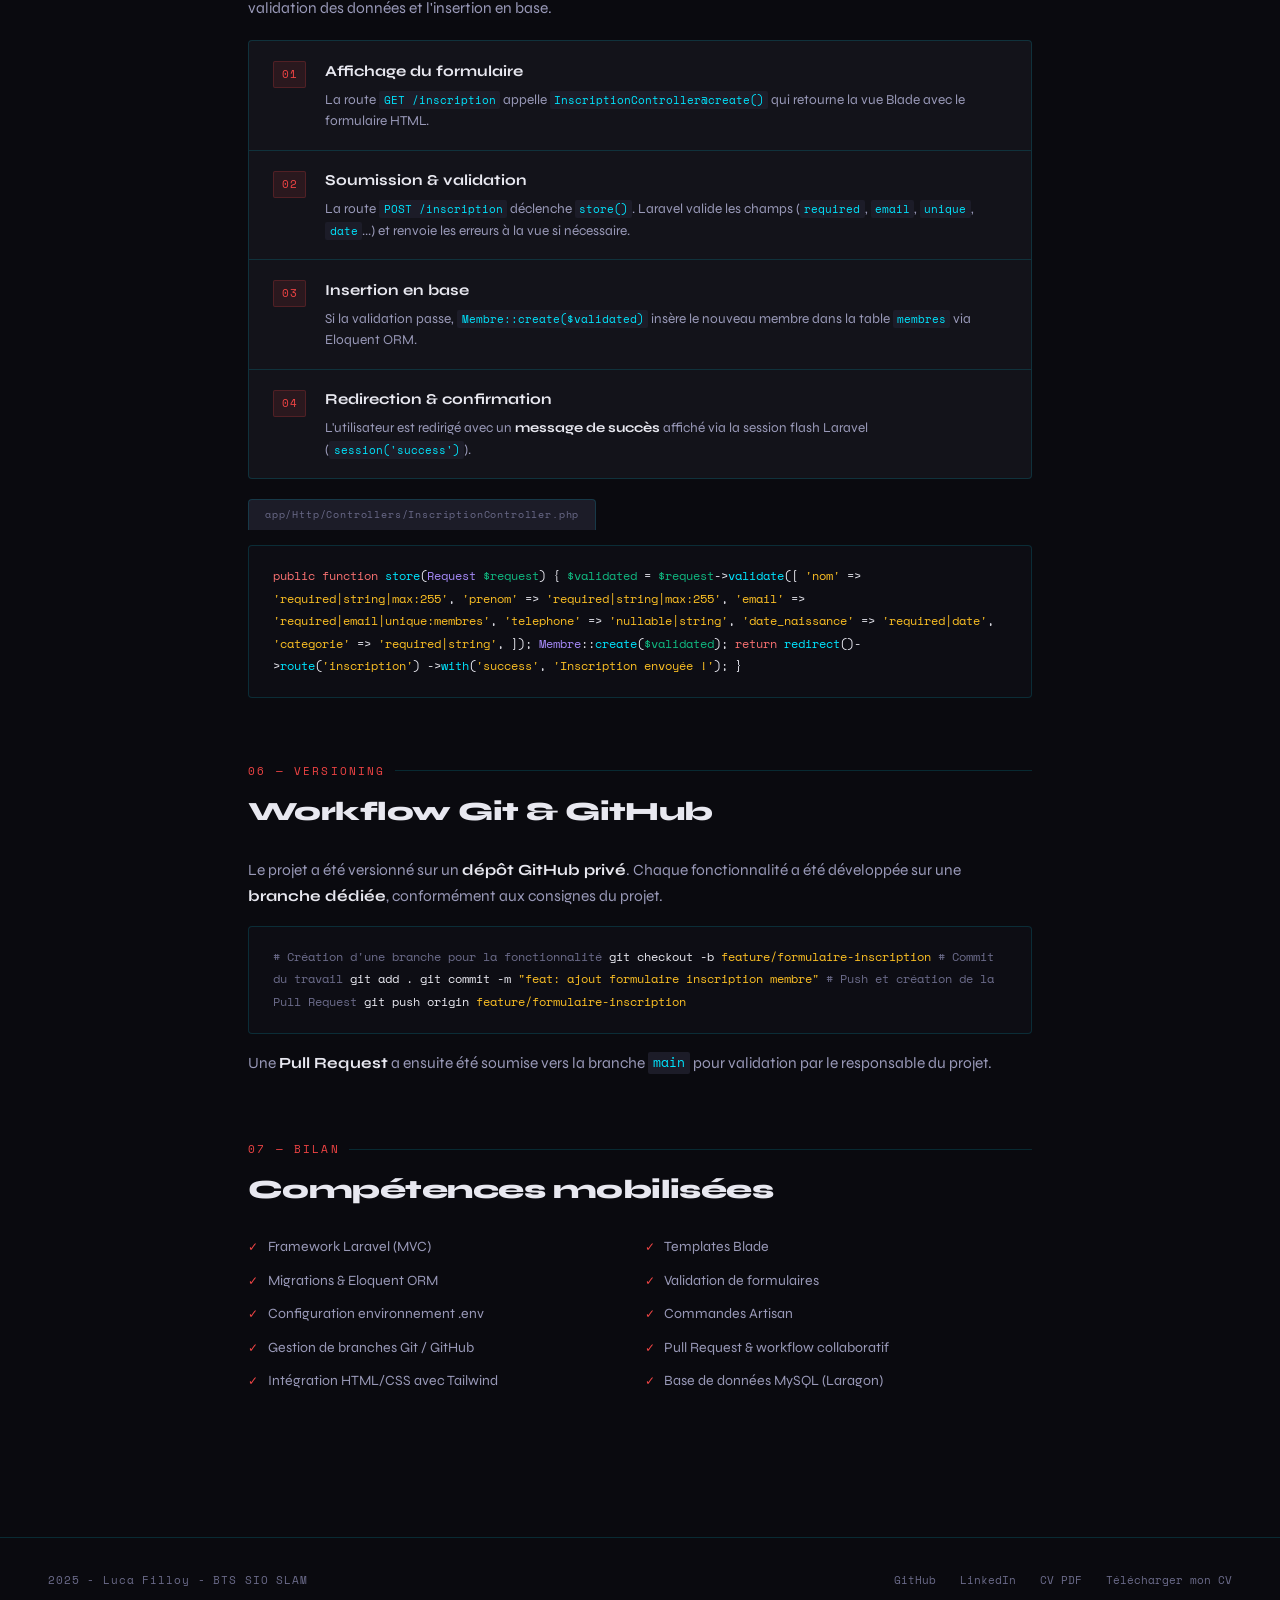
==== commit 3f2eff49: "Ajout d'un bouton" ====
--- a/stage1-judo-almont.html
+++ b/stage1-judo-almont.html
@@ -13,12 +13,28 @@
 
 <nav>
   <a href="index.html" class="nav-back">← Retour au portfolio</a>
-  <span class="nav-tag">STAGE 1</span>
+  <span class="nav-tag" id="btn-stage1">STAGE 1</span>
   <button id="theme-toggle" aria-label="Changer de thème">
     <span class="icon-dark">&#9789; Sombre</span>
     <span class="icon-light">&#9728; Clair</span>
   </button>
 </nav>
+
+<!-- CARD COMPTE RENDU (cachée par défaut) -->
+<div class="cr-overlay" id="cr-overlay" onclick="closeCR()"></div>
+<div class="cr-card" id="cr-card">
+  <div class="project-year">2025 — Stage 1</div>
+  <h3 class="project-name">Compte rendu — Judo Club Almont</h3>
+  <p class="project-desc">Document de synthèse du stage : architecture Laravel, base de données, formulaire d'inscription et workflow Git.</p>
+  <div class="project-tags">
+    <span class="tag">Laravel</span><span class="tag">PHP</span><span class="tag">MySQL</span>
+    <span class="tag purple">Blade</span><span class="tag purple">GitHub</span>
+  </div>
+  <div class="project-actions">
+    <a href="documents/compte-rendu-stage1-judo-almont.pdf" download class="dl-btn dl-btn-primary">⬇ Télécharger le compte rendu</a>
+    <button onclick="closeCR()" class="dl-btn dl-btn-outline">✕ Fermer</button>
+  </div>
+</div>
 
 <!-- HERO -->
 <div class="hero">
@@ -44,8 +60,7 @@
     <strong>Documentation du projet disponible</strong> — Consignes de développement & guide d'installation
   </div>
   <div class="download-links">
-    <a href="ProjetJudoClubAlmont.pdf" download class="dl-btn dl-btn-primary">⬇ Consignes Laravel</a>
-    <a href="TutoJudoAlmont.txt" download class="dl-btn dl-btn-outline">⬇ Guide d'installation</a>
+    <a href="documents/TutoJudoAlmont.txt" download class="dl-btn dl-btn-outline">⬇ Guide d'installation</a>
   </div>
 </div>
 
@@ -346,6 +361,17 @@
   </div>
 
 </div>
+
+<footer>
+  <span class="footer-copy">2025 - Luca Filloy - BTS SIO SLAM</span>
+  <button id="fire-egg" aria-label="easter egg">🔥</button>
+  <div class="footer-links">
+    <a href="https://github.com/lucafilloy" target="_blank">GitHub</a>
+    <a href="https://www.linkedin.com/in/luca-filloy-222b61349/" target="_blank">LinkedIn</a>
+    <a href="documents/CVFilloyLuca.pdf" target="_blank">CV PDF</a>
+    <a href="documents/CVFilloyLuca.pdf" download>Télécharger mon CV</a>  
+  </div>
+</footer>
 
 <script>
   const obs = new IntersectionObserver(entries => {
@@ -373,6 +399,69 @@
       if (fav) fav.href = next === 'dark' ? 'favicon-dark.svg' : 'favicon-light.svg';
     });
   })();
+
+  document.getElementById('btn-stage1').addEventListener('click', function() {
+  document.getElementById('cr-card').classList.add('active');
+  document.getElementById('cr-overlay').classList.add('active');
+  });
+  function closeCR() {
+    document.getElementById('cr-card').classList.remove('active');
+    document.getElementById('cr-overlay').classList.remove('active');
+}
+
+  /* ── EASTER EGG 🔥 ── */
+  const fireBtn = document.getElementById('fire-egg');
+  let fireInterval = null;
+  let lavaInterval = null;
+
+  const EMOJIS = ['🔥','🔥','🔥','🔥','💥','🌋','✨','💫','🔴','🟠'];
+  const CRACKS = ['🌋','🔥','💥'];
+
+  function spawnFlame() {
+    const el = document.createElement('span');
+    el.className = 'fire-particle';
+    el.textContent = EMOJIS[Math.floor(Math.random() * EMOJIS.length)];
+    el.style.left   = Math.random() * 100 + 'vw';
+    el.style.fontSize = (0.8 + Math.random() * 1.8) + 'rem';
+    el.style.setProperty('--dur', (1.5 + Math.random() * 2) + 's');
+    document.body.appendChild(el);
+    setTimeout(() => el.remove(), 3500);
+  }
+
+  function spawnCrack() {
+    const el = document.createElement('span');
+    el.className = 'lava-crack';
+    el.textContent = CRACKS[Math.floor(Math.random() * CRACKS.length)];
+    el.style.left = Math.random() * 95 + 'vw';
+    el.style.fontSize = (1.5 + Math.random() * 2) + 'rem';
+    document.body.appendChild(el);
+    setTimeout(() => el.remove(), 1200);
+  }
+
+  function ignite() {
+    document.body.classList.add('on-fire');
+    fireBtn.textContent = '🧯';
+    fireInterval = setInterval(spawnFlame, 180);
+    lavaInterval = setInterval(spawnCrack, 400);
+    localStorage.setItem('on-fire', 'true');
+  }
+
+  function extinguish() {
+    document.body.classList.remove('on-fire');
+    fireBtn.textContent = '🔥';
+    clearInterval(fireInterval);
+    clearInterval(lavaInterval);
+    fireInterval = null;
+    lavaInterval = null;
+    document.querySelectorAll('.fire-particle, .lava-crack').forEach(el => el.remove());
+    localStorage.setItem('on-fire', 'false');
+  }
+
+  fireBtn.addEventListener('click', function() {
+    document.body.classList.contains('on-fire') ? extinguish() : ignite();
+  });
+
+  if (localStorage.getItem('on-fire') === 'true') ignite();
 </script>
 </body>
 </html>
--- a/style-stage1.css
+++ b/style-stage1.css
@@ -44,6 +44,7 @@
       color: var(--accent3); background: rgba(245,158,11,0.1);
       border: 1px solid rgba(245,158,11,0.25);
       padding: 0.25rem 0.75rem; border-radius: 2px; letter-spacing: 0.1em;
+      text-decoration: none;
     }
 
     /* ── HERO ── */
@@ -318,3 +319,244 @@
   #theme-toggle:hover { border-color: #00e5ff; color: #00e5ff; transform: translateY(-1px); }
   #theme-toggle .icon-dark  { display: inline; }
   #theme-toggle .icon-light { display: none; }
+
+  /* ─── FOOTER ─── */
+footer {
+  padding: 2rem 3rem;
+  border-top: 1px solid var(--border);
+  display: flex;
+  justify-content: space-between;
+  align-items: center;
+  transition: border-color 0.35s;
+}
+.footer-copy {
+  font-family: var(--mono);
+  font-size: 0.68rem;
+  color: var(--muted);
+  letter-spacing: 0.08em;
+}
+.footer-links { display: flex; gap: 1.5rem; }
+.footer-links a {
+  font-family: var(--mono);
+  font-size: 0.68rem;
+  color: var(--muted);
+  text-decoration: none;
+  transition: color 0.2s;
+}
+.footer-links a:hover { color: var(--accent); }
+
+/* ── COMPTE RENDU CARD ── */
+.nav-tag { cursor: pointer; }
+
+.cr-overlay {
+  display: none;
+  position: fixed;
+  inset: 0;
+  background: rgba(0,0,0,0.5);
+  z-index: 200;
+}
+.cr-overlay.active { display: block; }
+
+.cr-card {
+  position: fixed;
+  top: 50%;
+  left: 50%;
+  transform: translate(-50%, -48%) scale(0.96);
+  z-index: 201;
+  width: min(480px, 90vw);
+  background: var(--surface);
+  border: 1px solid var(--border);
+  border-left: 3px solid var(--accent3);
+  border-radius: 4px;
+  padding: 1.8rem;
+  opacity: 0;
+  pointer-events: none;
+  transition: all 0.2s ease;
+}
+.cr-card.active {
+  opacity: 1;
+  pointer-events: all;
+  transform: translate(-50%, -50%) scale(1);
+}
+
+.project-year {
+  font-family: var(--mono);
+  font-size: 0.68rem;
+  color: var(--accent3);
+  letter-spacing: 0.1em;
+  margin-bottom: 0.5rem;
+  text-transform: uppercase;
+}
+.project-name {
+  font-size: 1.1rem;
+  font-weight: 700;
+  color: var(--text);
+  margin-bottom: 0.6rem;
+}
+.project-desc {
+  font-size: 0.88rem;
+  color: var(--muted);
+  line-height: 1.6;
+  margin-bottom: 1rem;
+}
+.project-tags {
+  display: flex;
+  flex-wrap: wrap;
+  gap: 0.5rem;
+  margin-bottom: 1.2rem;
+}
+.project-actions {
+  display: flex;
+  gap: 0.8rem;
+  flex-wrap: wrap;
+}
+
+/* ── EASTER EGG ── */
+#fire-egg {
+  background: transparent;
+  border: none;
+  cursor: pointer;
+  font-size: 1rem;
+  opacity: 0;
+  transition: opacity 0.3s;
+  padding: 0;
+}
+#fire-egg:hover { opacity: 1; }
+
+/* ── MODE FEU ── */
+body.on-fire {
+  animation: fireShake 0.06s infinite alternate;
+}
+
+/* Vignette lave sur les bords */
+body.on-fire::before {
+  content: '';
+  position: fixed;
+  inset: 0;
+  pointer-events: none;
+  z-index: 996;
+  background:
+    radial-gradient(ellipse at 0% 100%,   rgba(255,40,0,0.55)  0%, transparent 45%),
+    radial-gradient(ellipse at 100% 100%, rgba(255,100,0,0.5)  0%, transparent 45%),
+    radial-gradient(ellipse at 50% 100%,  rgba(255,20,0,0.4)   0%, transparent 40%),
+    radial-gradient(ellipse at 0% 50%,    rgba(200,30,0,0.25)  0%, transparent 35%),
+    radial-gradient(ellipse at 100% 50%,  rgba(200,30,0,0.25)  0%, transparent 35%),
+    radial-gradient(ellipse at 50% 0%,    rgba(255,60,0,0.15)  0%, transparent 40%);
+  animation: lavaFlicker 0.1s infinite alternate;
+  mix-blend-mode: screen;
+}
+
+/* Voile rouge général */
+body.on-fire::after {
+  content: '';
+  position: fixed;
+  inset: 0;
+  pointer-events: none;
+  z-index: 995;
+  background: rgba(180, 20, 0, 0.12);
+  animation: fireFlicker 0.2s infinite alternate;
+}
+
+body.on-fire nav {
+  background: rgba(60,5,0,0.95) !important;
+  border-bottom: 1px solid rgba(255,80,0,0.6) !important;
+  box-shadow: 0 2px 30px rgba(255,50,0,0.3) !important;
+}
+
+body.on-fire footer {
+  border-top-color: rgba(255,80,0,0.4) !important;
+  background: rgba(40,5,0,0.5) !important;
+}
+
+body.on-fire .project-card,
+body.on-fire .veille-card,
+body.on-fire .usage-card,
+body.on-fire .tool-card {
+  border-color: rgba(255,80,0,0.45) !important;
+  box-shadow: 0 0 20px rgba(255,50,0,0.15), inset 0 0 30px rgba(255,30,0,0.04) !important;
+}
+body.on-fire .project-card:hover,
+body.on-fire .veille-card:hover,
+body.on-fire .usage-card:hover {
+  border-color: rgba(255,140,0,0.8) !important;
+  box-shadow: 0 0 40px rgba(255,80,0,0.4) !important;
+}
+
+body.on-fire .section-num,
+body.on-fire .nav-logo,
+body.on-fire .hero-badge,
+body.on-fire .hero-eyebrow {
+  color: #ff5500 !important;
+}
+
+body.on-fire .btn-primary {
+  background: linear-gradient(135deg, #ff2200, #ff7700) !important;
+  box-shadow: 0 0 30px rgba(255,60,0,0.6) !important;
+  animation: btnPulse 0.5s infinite alternate;
+}
+
+body.on-fire .tag,
+body.on-fire .tech-tag,
+body.on-fire .meta-pill {
+  border-color: rgba(255,80,0,0.5) !important;
+  color: #ff8844 !important;
+  background: rgba(255,50,0,0.1) !important;
+}
+
+body.on-fire .section-line,
+body.on-fire .section-label::after {
+  background: linear-gradient(90deg, #ff4400, transparent) !important;
+}
+
+/* Scrollbar en lave */
+body.on-fire ::-webkit-scrollbar-thumb {
+  background: linear-gradient(180deg, #ff4400, #ff0000) !important;
+  box-shadow: 0 0 8px rgba(255,50,0,0.8) !important;
+}
+
+@keyframes fireShake {
+  0%   { transform: translateX(-1px) rotate(-0.3deg) skewX(-0.2deg); }
+  100% { transform: translateX(1px)  rotate(0.3deg)  skewX(0.2deg); }
+}
+@keyframes lavaFlicker {
+  0%   { opacity: 0.7; transform: scaleY(1); }
+  100% { opacity: 1;   transform: scaleY(1.02); }
+}
+@keyframes fireFlicker {
+  from { opacity: 0.8; }
+  to   { opacity: 1; }
+}
+@keyframes btnPulse {
+  from { box-shadow: 0 0 20px rgba(255,60,0,0.5); }
+  to   { box-shadow: 0 0 50px rgba(255,100,0,0.9); }
+}
+
+/* Particules */
+.fire-particle {
+  position: fixed;
+  pointer-events: none;
+  z-index: 997;
+  animation: floatUp var(--dur) ease-in forwards;
+  bottom: 0;
+  user-select: none;
+}
+@keyframes floatUp {
+  0%   { opacity: 1;   transform: translateY(0)     scale(1)    rotate(0deg); }
+  50%  { opacity: 0.8; transform: translateY(-40vh) scale(0.8)  rotate(10deg); }
+  100% { opacity: 0;   transform: translateY(-90vh) scale(0.3)  rotate(25deg); }
+}
+
+/* Cracks de lave en bas */
+.lava-crack {
+  position: fixed;
+  bottom: 0;
+  pointer-events: none;
+  z-index: 996;
+  font-size: 2rem;
+  animation: crackGlow 0.3s infinite alternate;
+  filter: drop-shadow(0 0 8px #ff4400);
+}
+@keyframes crackGlow {
+  from { filter: drop-shadow(0 0 6px #ff2200);  opacity: 0.7; }
+  to   { filter: drop-shadow(0 0 18px #ff8800); opacity: 1; }
+}
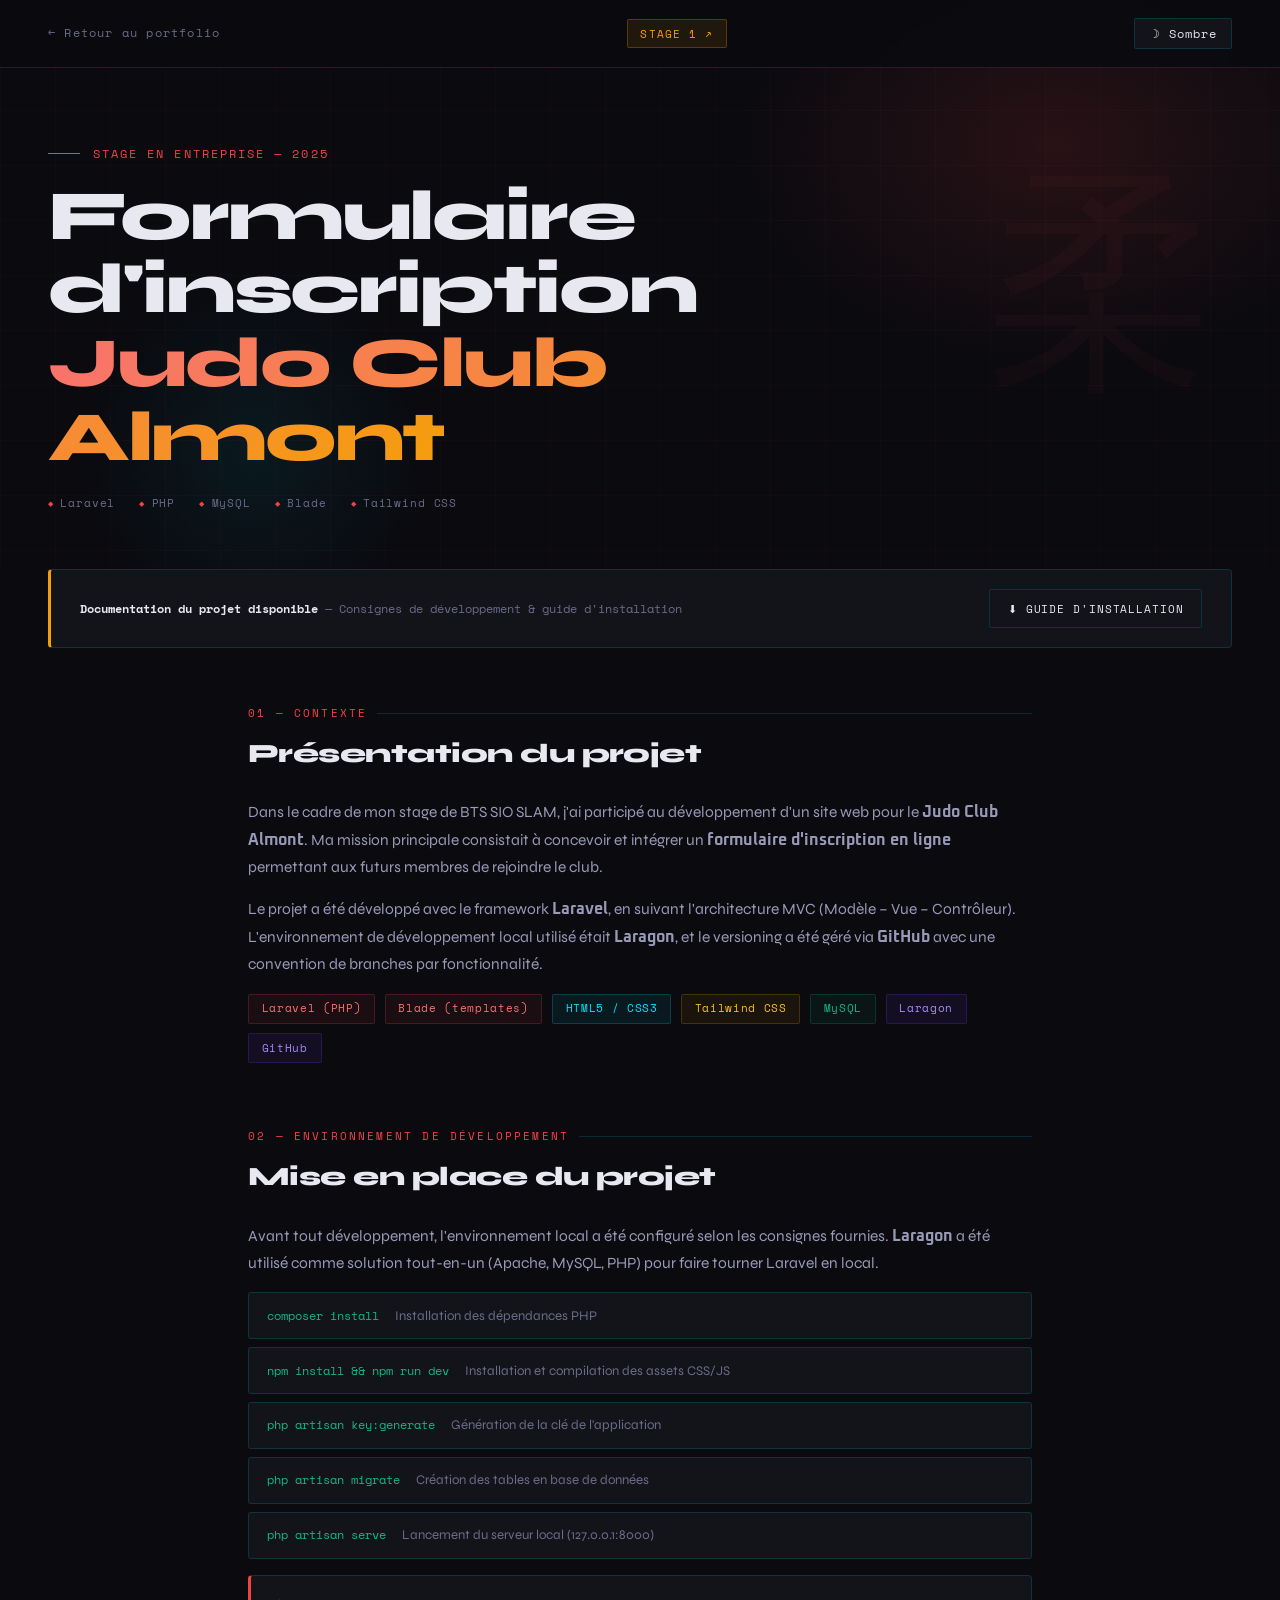
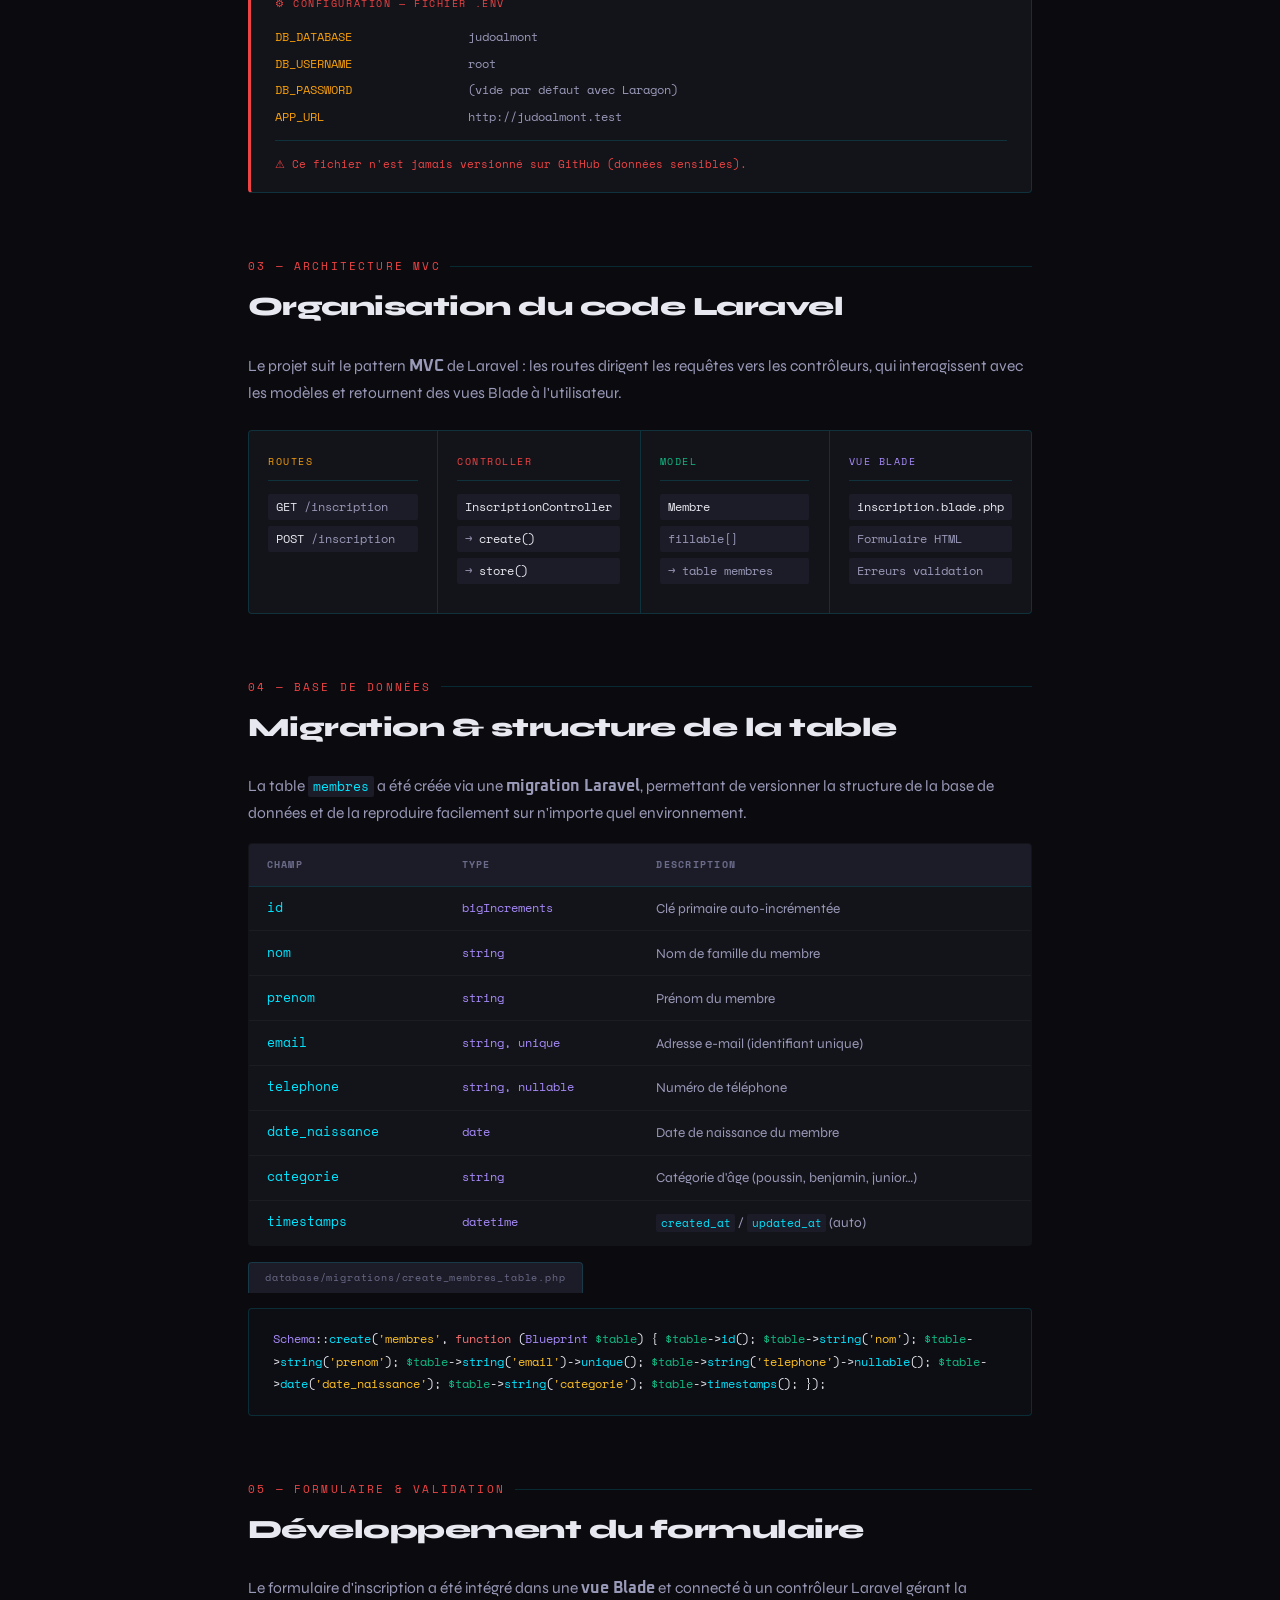
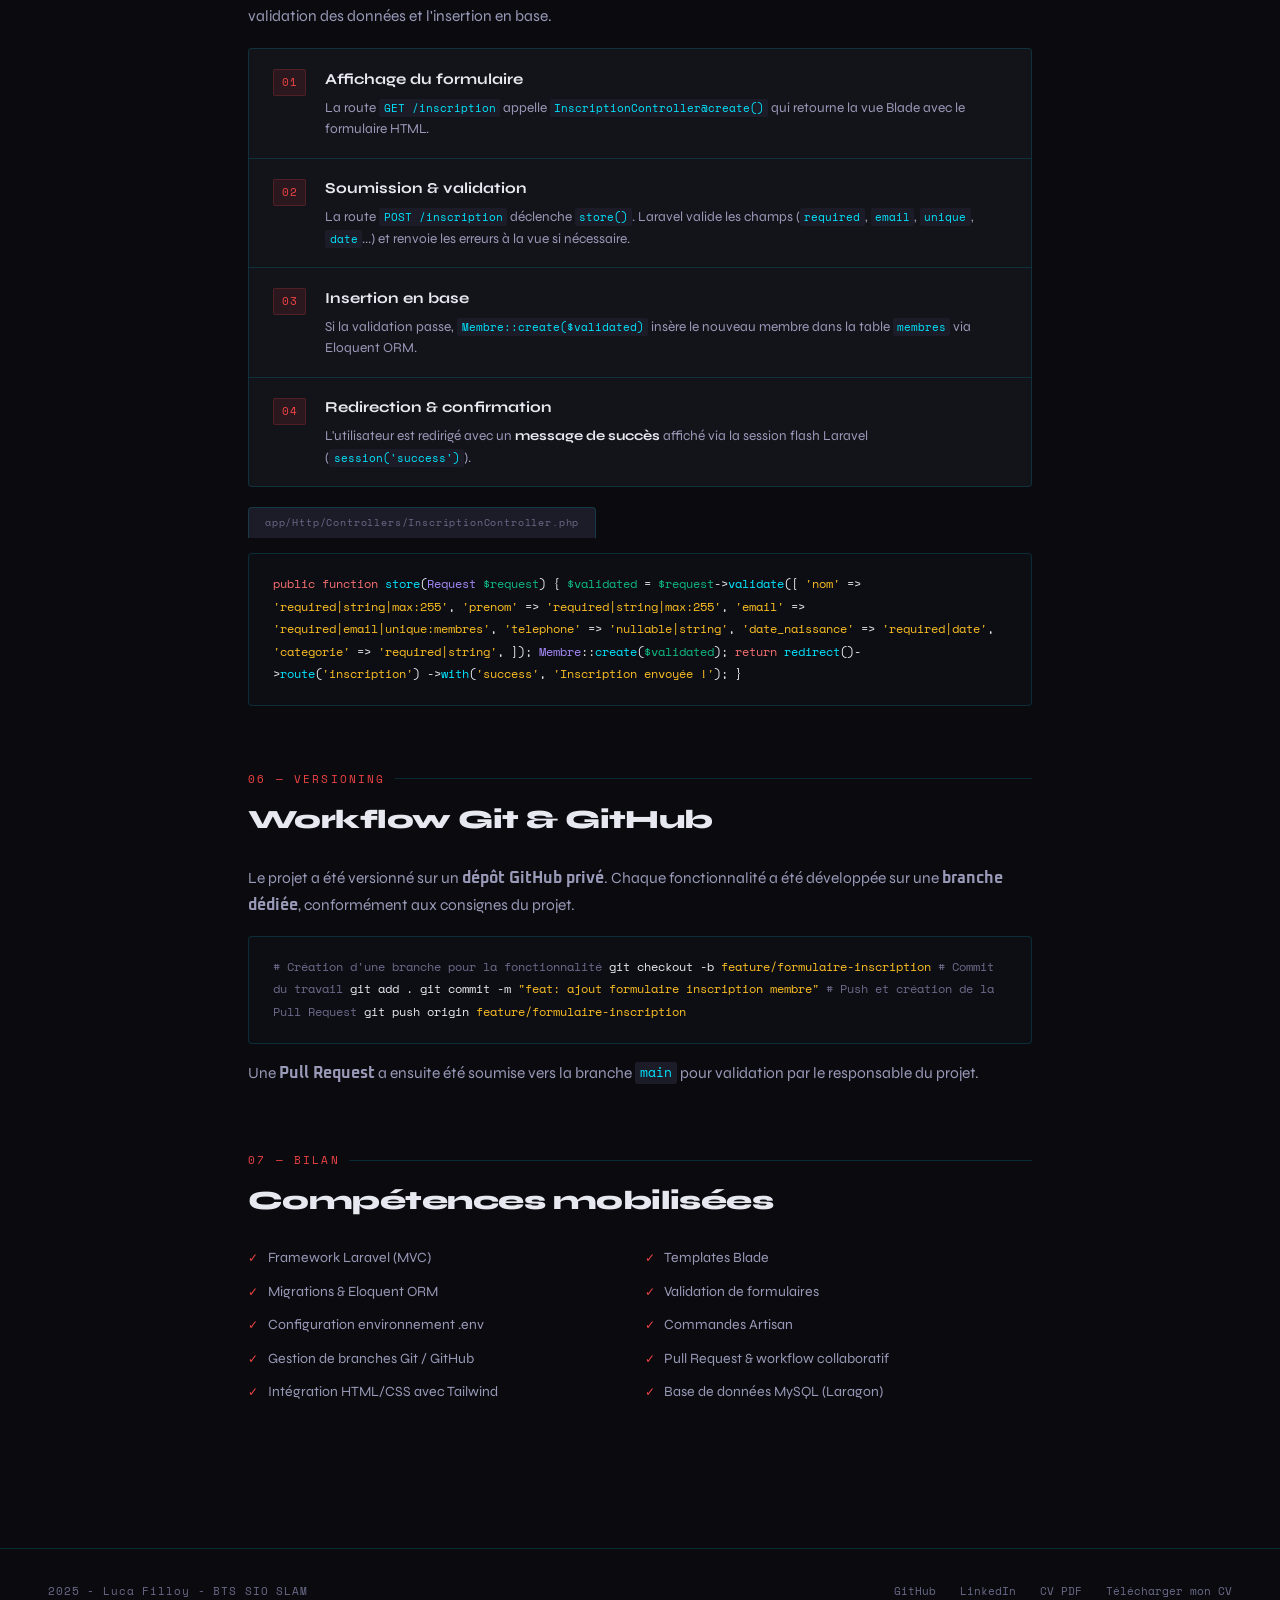
==== commit 75cf6fe7: "changement de la police d'ecriture des mots en gras" ====
--- a/stage1-judo-almont.html
+++ b/stage1-judo-almont.html
@@ -4,7 +4,7 @@
   <meta charset="UTF-8"/>
   <meta name="viewport" content="width=device-width, initial-scale=1.0"/>
   <title>Stage 1 – Formulaire d'inscription Judo Club Almont</title>
-  <link href="https://fonts.googleapis.com/css2?family=Space+Mono:wght@400;700&family=Syne:wght@400;600;800&display=swap" rel="stylesheet"/>
+  <link  href="https://fonts.googleapis.com/css2?family=Space+Mono:wght@400;700&family=Syne:wght@400;600;800&family=Oxanium:wght@400;600;700&display=swap" rel="stylesheet"/>
   <link rel="stylesheet" href="style-stage1.css"/>
   <!-- Favicon dynamique selon theme -->
   <link id="favicon" rel="icon" type="image/svg+xml" href="favicon-dark.svg"/>
@@ -13,7 +13,7 @@
 
 <nav>
   <a href="index.html" class="nav-back">← Retour au portfolio</a>
-  <span class="nav-tag" id="btn-stage1">STAGE 1</span>
+  <span class="nav-tag" id="btn-stage1">STAGE 1 ↗</span>
   <button id="theme-toggle" aria-label="Changer de thème">
     <span class="icon-dark">&#9789; Sombre</span>
     <span class="icon-light">&#9728; Clair</span>
--- a/style-stage1.css
+++ b/style-stage1.css
@@ -143,7 +143,8 @@
       margin: 1.8rem 0 0.7rem; font-family: var(--mono); letter-spacing: 0.06em;
     }
     p { color: #9999b8; font-size: 0.97rem; margin-bottom: 1rem; }
-    p strong { color: var(--text); }
+    /* p strong { color: var(--text); } */
+    p strong { font-family: 'Oxanium', sans-serif; font-weight: 700; }
     code {
       font-family: var(--mono); font-size: 0.82em;
       background: var(--surface2); color: var(--accent);
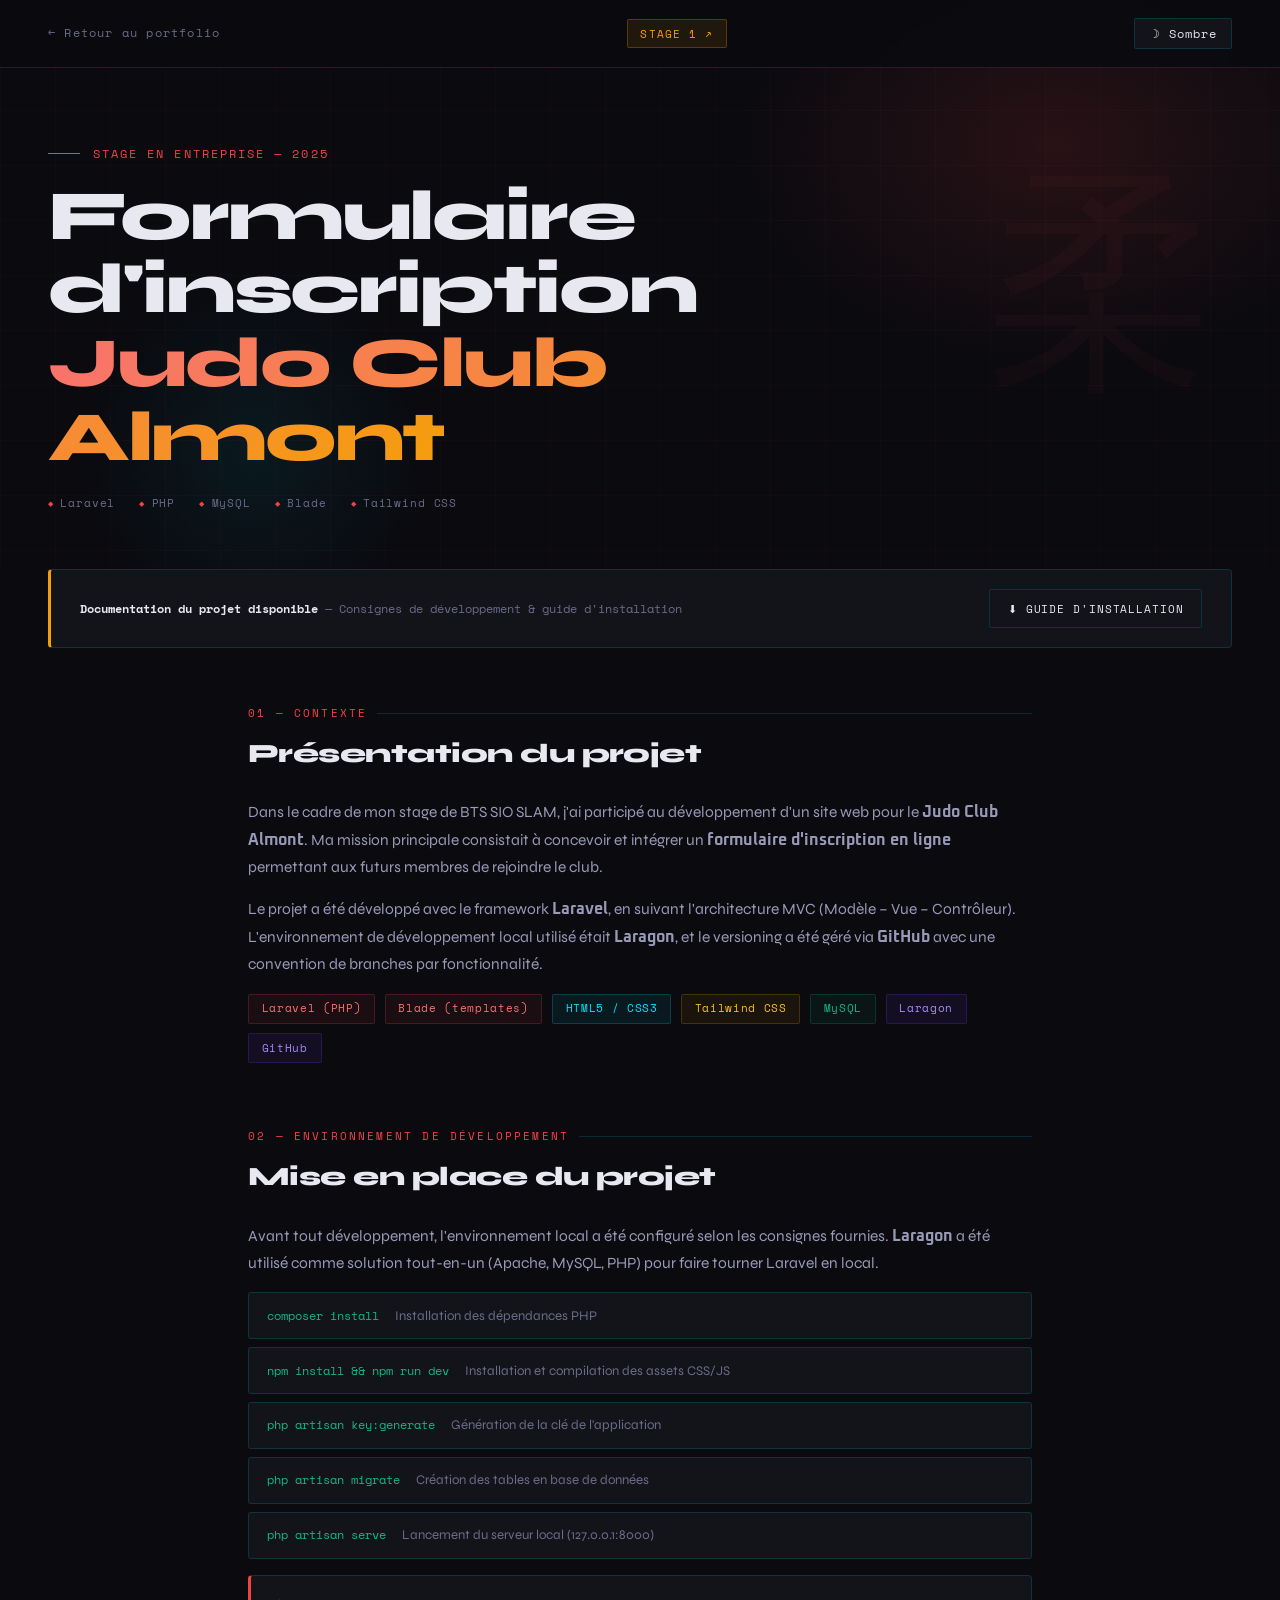
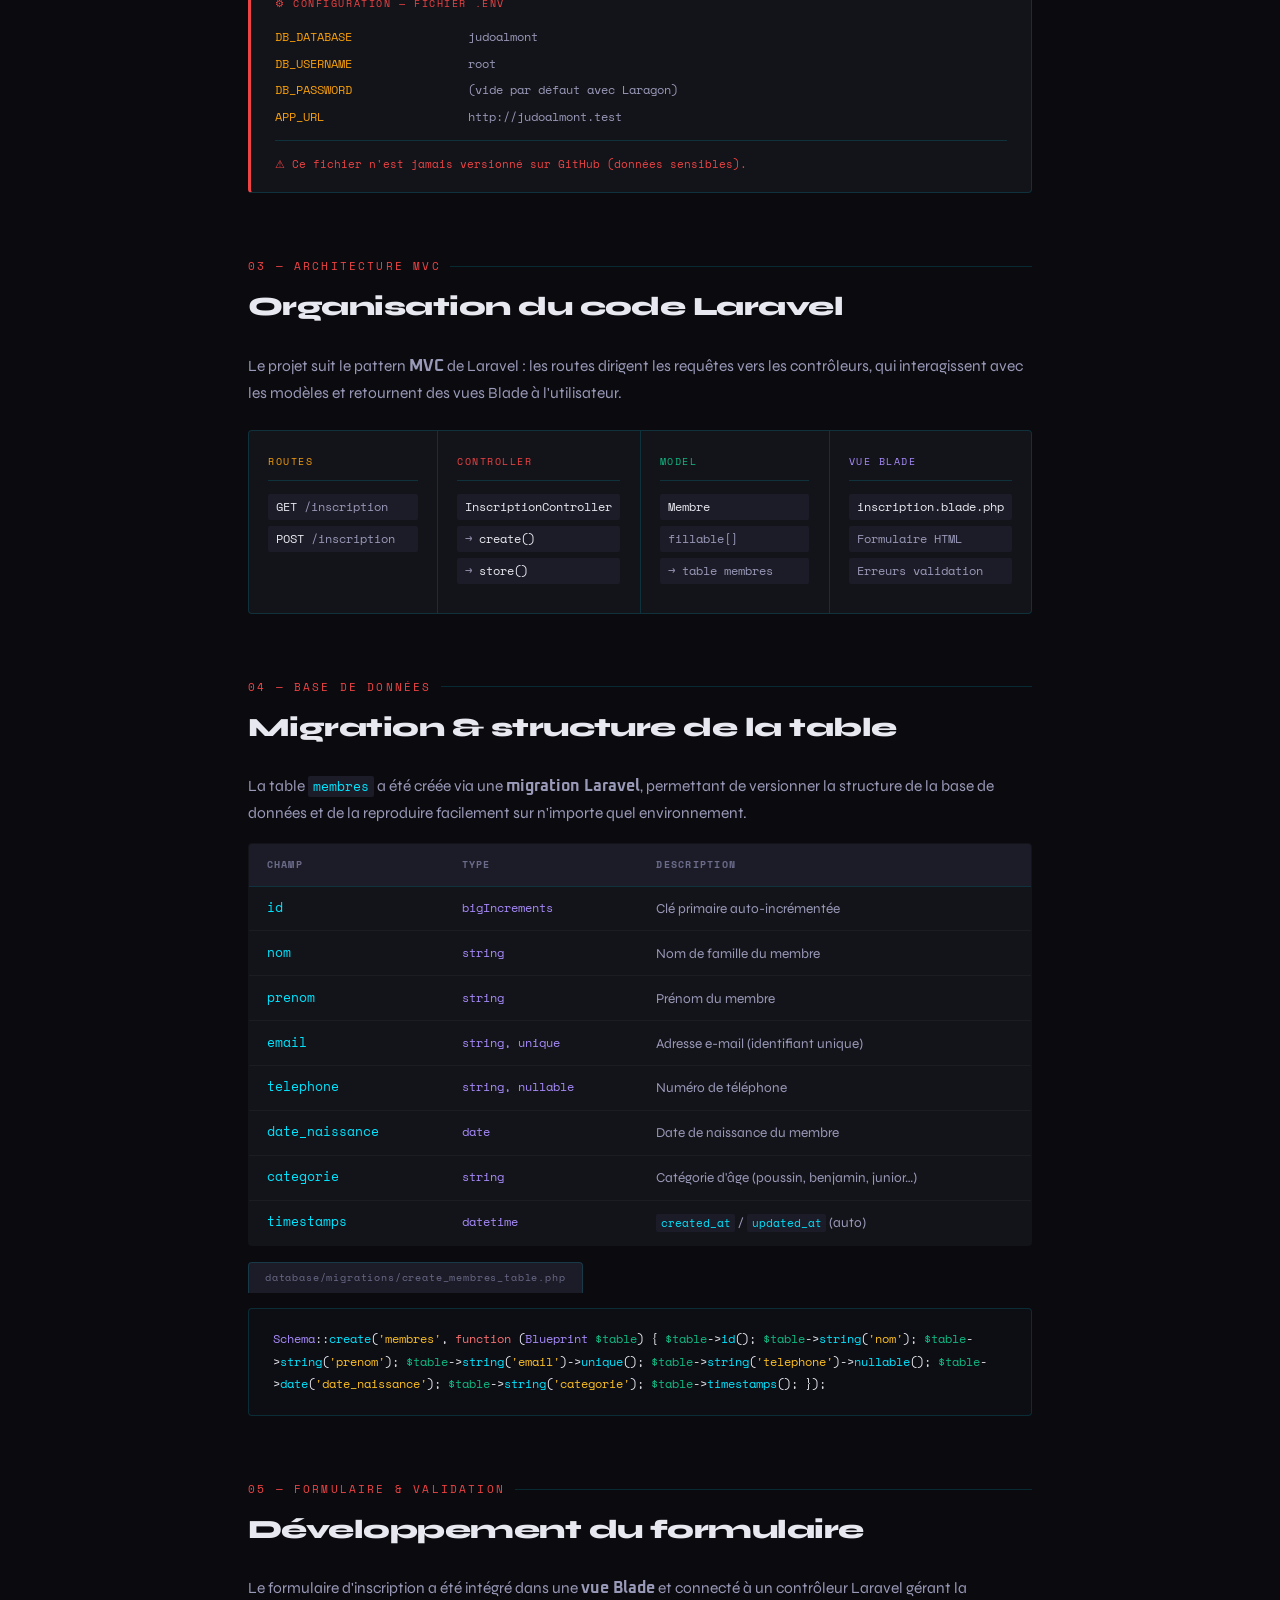
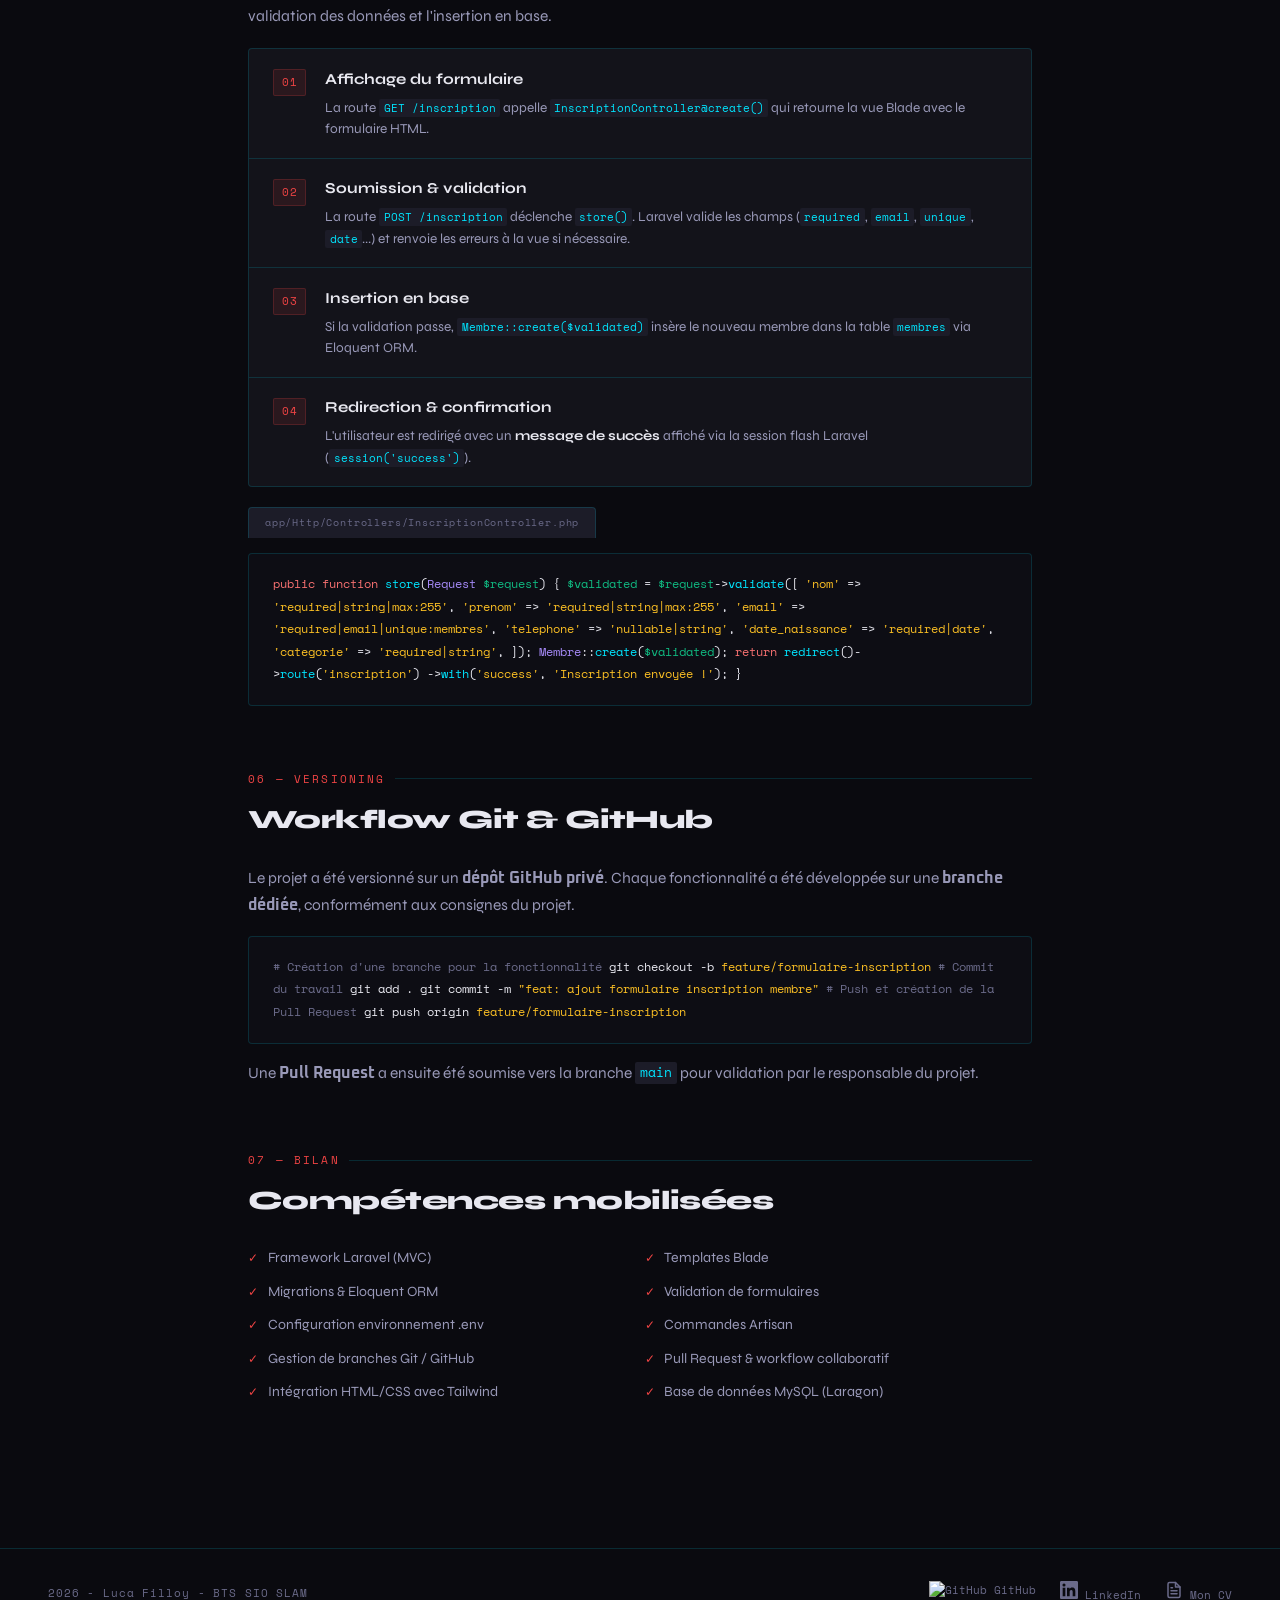
==== commit 56546785: "modification de talechargement du compte rendu à voir le compte rendu" ====
--- a/stage1-judo-almont.html
+++ b/stage1-judo-almont.html
@@ -31,7 +31,7 @@
     <span class="tag purple">Blade</span><span class="tag purple">GitHub</span>
   </div>
   <div class="project-actions">
-    <a href="documents/compte-rendu-stage1-judo-almont.pdf" download class="dl-btn dl-btn-primary">⬇ Télécharger le compte rendu</a>
+    <a href="documents/compte-rendu-stage1-judo-almont.pdf" target="_blank" class="dl-btn dl-btn-primary">👁 Voir le compte rendu</a>    
     <button onclick="closeCR()" class="dl-btn dl-btn-outline">✕ Fermer</button>
   </div>
 </div>
@@ -363,13 +363,21 @@
 </div>
 
 <footer>
-  <span class="footer-copy">2025 - Luca Filloy - BTS SIO SLAM</span>
+  <span class="footer-copy">2026 - Luca Filloy - BTS SIO SLAM</span>
   <button id="fire-egg" aria-label="easter egg">🔥</button>
   <div class="footer-links">
-    <a href="https://github.com/lucafilloy" target="_blank">GitHub</a>
-    <a href="https://www.linkedin.com/in/luca-filloy-222b61349/" target="_blank">LinkedIn</a>
-    <a href="documents/CVFilloyLuca.pdf" target="_blank">CV PDF</a>
-    <a href="documents/CVFilloyLuca.pdf" download>Télécharger mon CV</a>  
+    <a href="https://github.com/lucafilloy" target="_blank">
+      <img src="https://cdn.jsdelivr.net/gh/devicons/devicon/icons/github/github-original.svg" width="18" alt="GitHub"/>
+      GitHub
+    </a>
+    <a href="https://www.linkedin.com/in/luca-filloy-222b61349/" target="_blank">
+      <svg xmlns="http://www.w3.org/2000/svg" width="18" height="18" viewBox="0 0 24 24" fill="currentColor"><path d="M20.447 20.452h-3.554v-5.569c0-1.328-.027-3.037-1.852-3.037-1.853 0-2.136 1.445-2.136 2.939v5.667H9.351V9h3.414v1.561h.046c.477-.9 1.637-1.85 3.37-1.85 3.601 0 4.267 2.37 4.267 5.455v6.286zM5.337 7.433a2.062 2.062 0 0 1-2.063-2.065 2.064 2.064 0 1 1 2.063 2.065zm1.782 13.019H3.555V9h3.564v11.452zM22.225 0H1.771C.792 0 0 .774 0 1.729v20.542C0 23.227.792 24 1.771 24h20.451C23.2 24 24 23.227 24 22.271V1.729C24 .774 23.2 0 22.222 0h.003z"/></svg>
+      LinkedIn
+    </a>
+    <a href="documents/CVFilloyLuca.pdf" target="_blank">
+      <svg xmlns="http://www.w3.org/2000/svg" width="18" height="18" viewBox="0 0 24 24" fill="none" stroke="currentColor" stroke-width="2" stroke-linecap="round" stroke-linejoin="round"><path d="M14 2H6a2 2 0 0 0-2 2v16a2 2 0 0 0 2 2h12a2 2 0 0 0 2-2V8z"/><polyline points="14 2 14 8 20 8"/><line x1="16" y1="13" x2="8" y2="13"/><line x1="16" y1="17" x2="8" y2="17"/><polyline points="10 9 9 9 8 9"/></svg>
+      Mon CV
+    </a>
   </div>
 </footer>
 
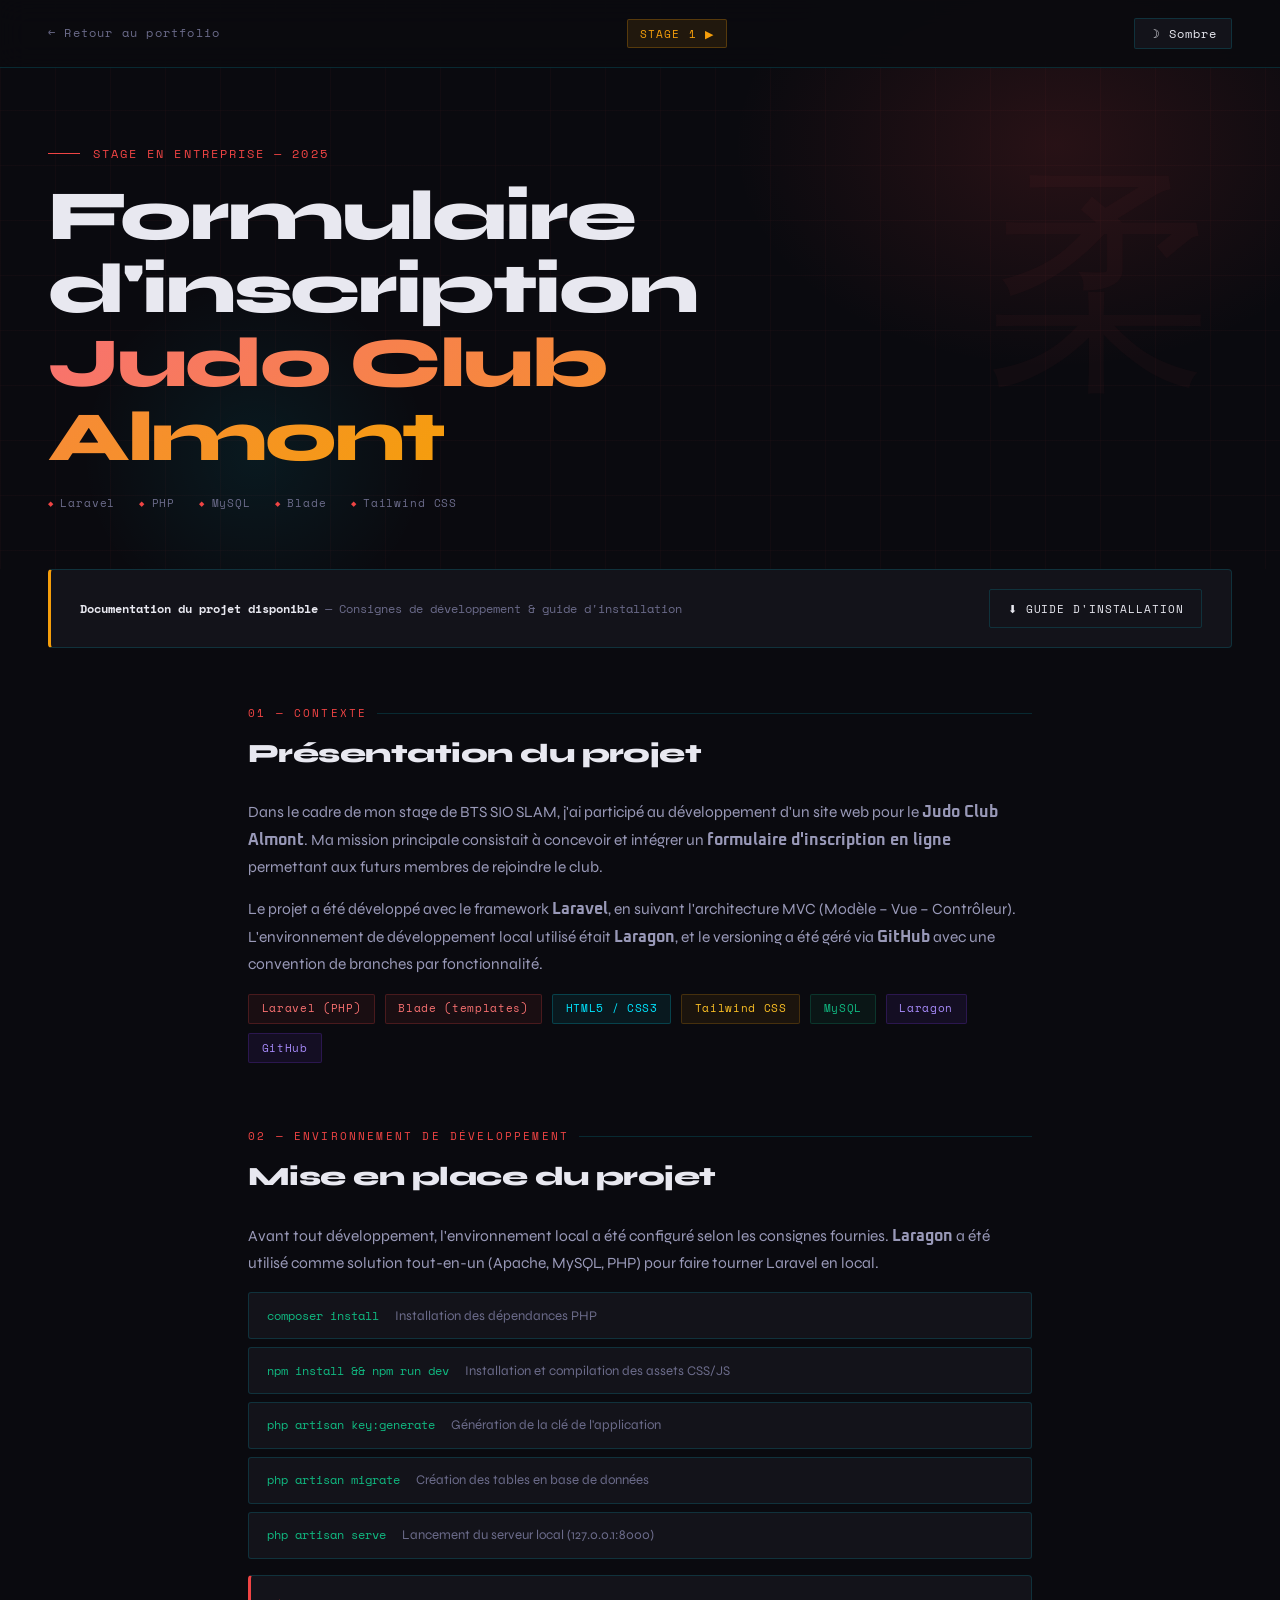
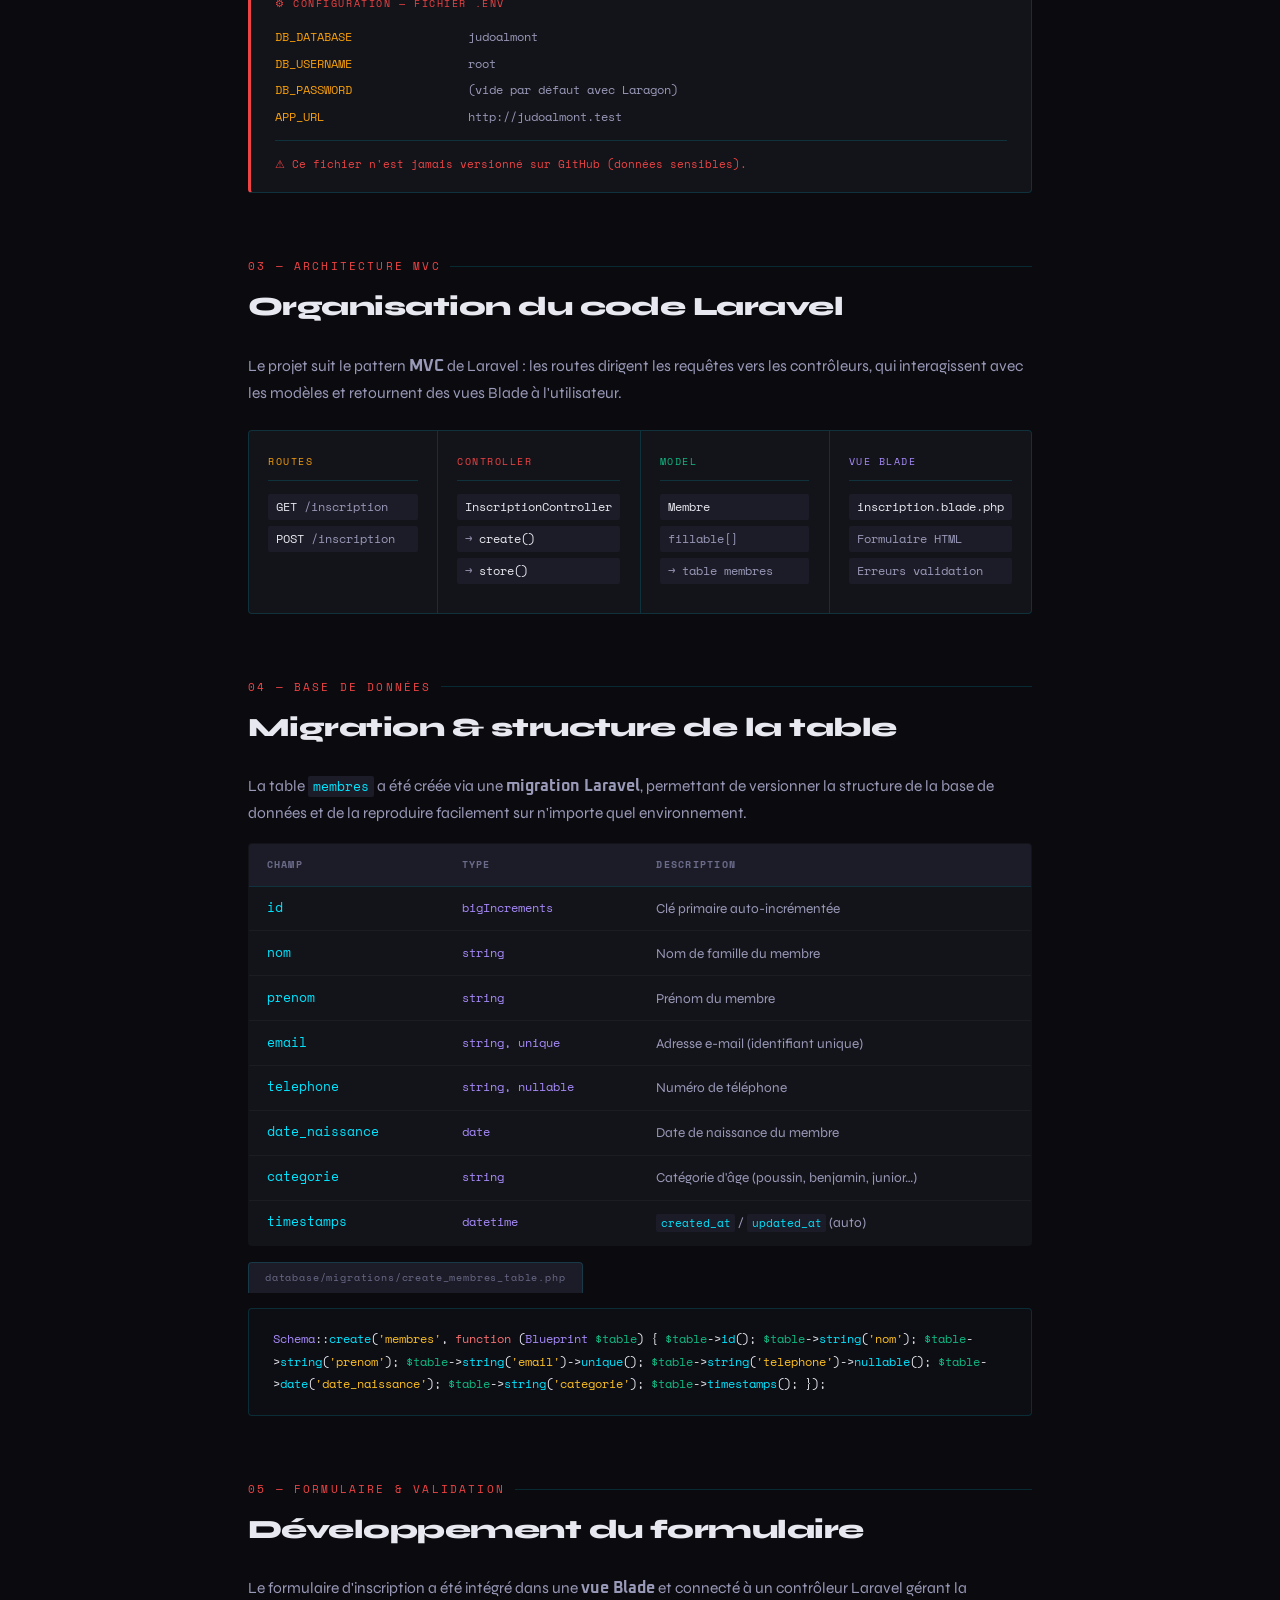
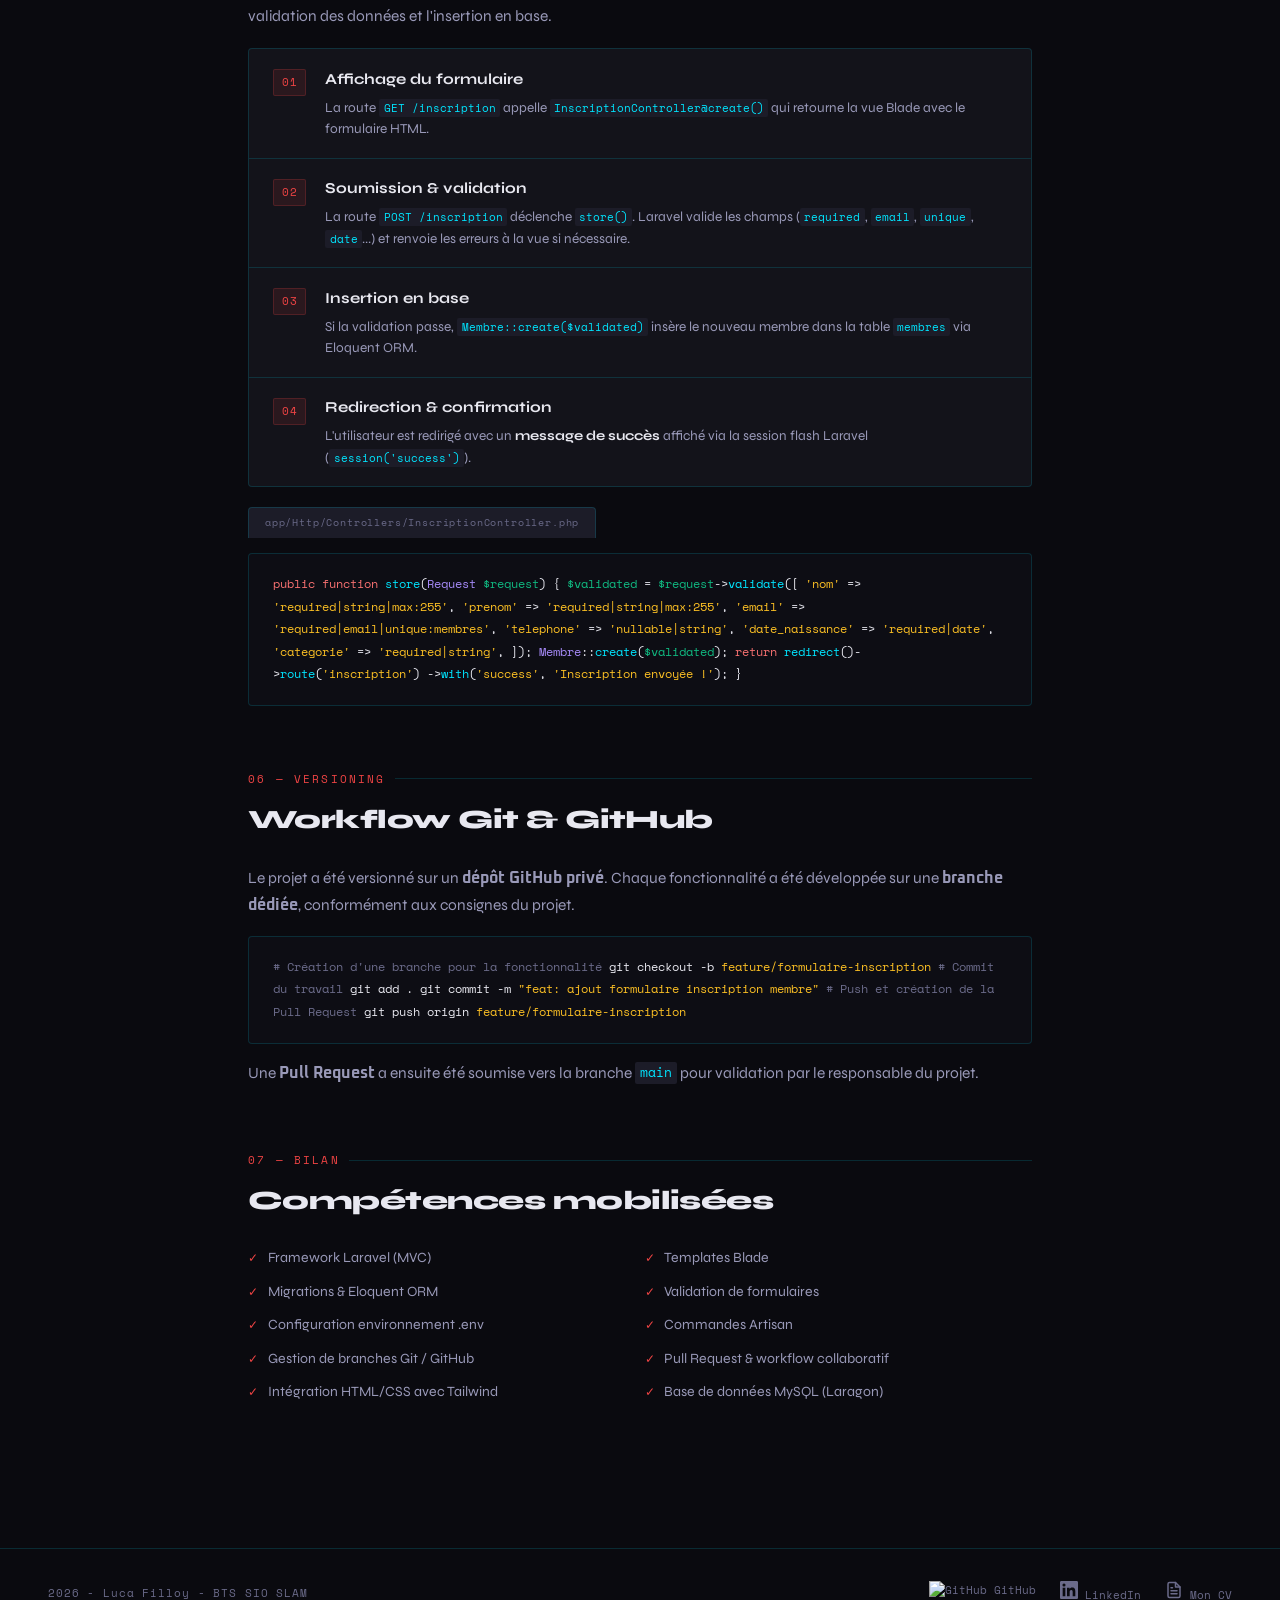
==== commit f787e7c7: "changement du lien du github dans le footer" ====
--- a/stage1-judo-almont.html
+++ b/stage1-judo-almont.html
@@ -12,8 +12,9 @@
 <body>
 
 <nav>
-  <a href="index.html" class="nav-back">← Retour au portfolio</a>
-  <span class="nav-tag" id="btn-stage1">STAGE 1 ↗</span>
+  <a href="index.html#stages" class="nav-back">← Retour au portfolio</a>
+  <!-- <span class="nav-tag" id="btn-stage1">STAGE 1 ↗</span> -->
+  <span class="nav-tag" id="btn-stage1">STAGE 1 ▶</span>
   <button id="theme-toggle" aria-label="Changer de thème">
     <span class="icon-dark">&#9789; Sombre</span>
     <span class="icon-light">&#9728; Clair</span>
@@ -366,7 +367,7 @@
   <span class="footer-copy">2026 - Luca Filloy - BTS SIO SLAM</span>
   <button id="fire-egg" aria-label="easter egg">🔥</button>
   <div class="footer-links">
-    <a href="https://github.com/lucafilloy" target="_blank">
+    <a href="https://github.com/FilloyLuca" target="_blank">
       <img src="https://cdn.jsdelivr.net/gh/devicons/devicon/icons/github/github-original.svg" width="18" alt="GitHub"/>
       GitHub
     </a>
